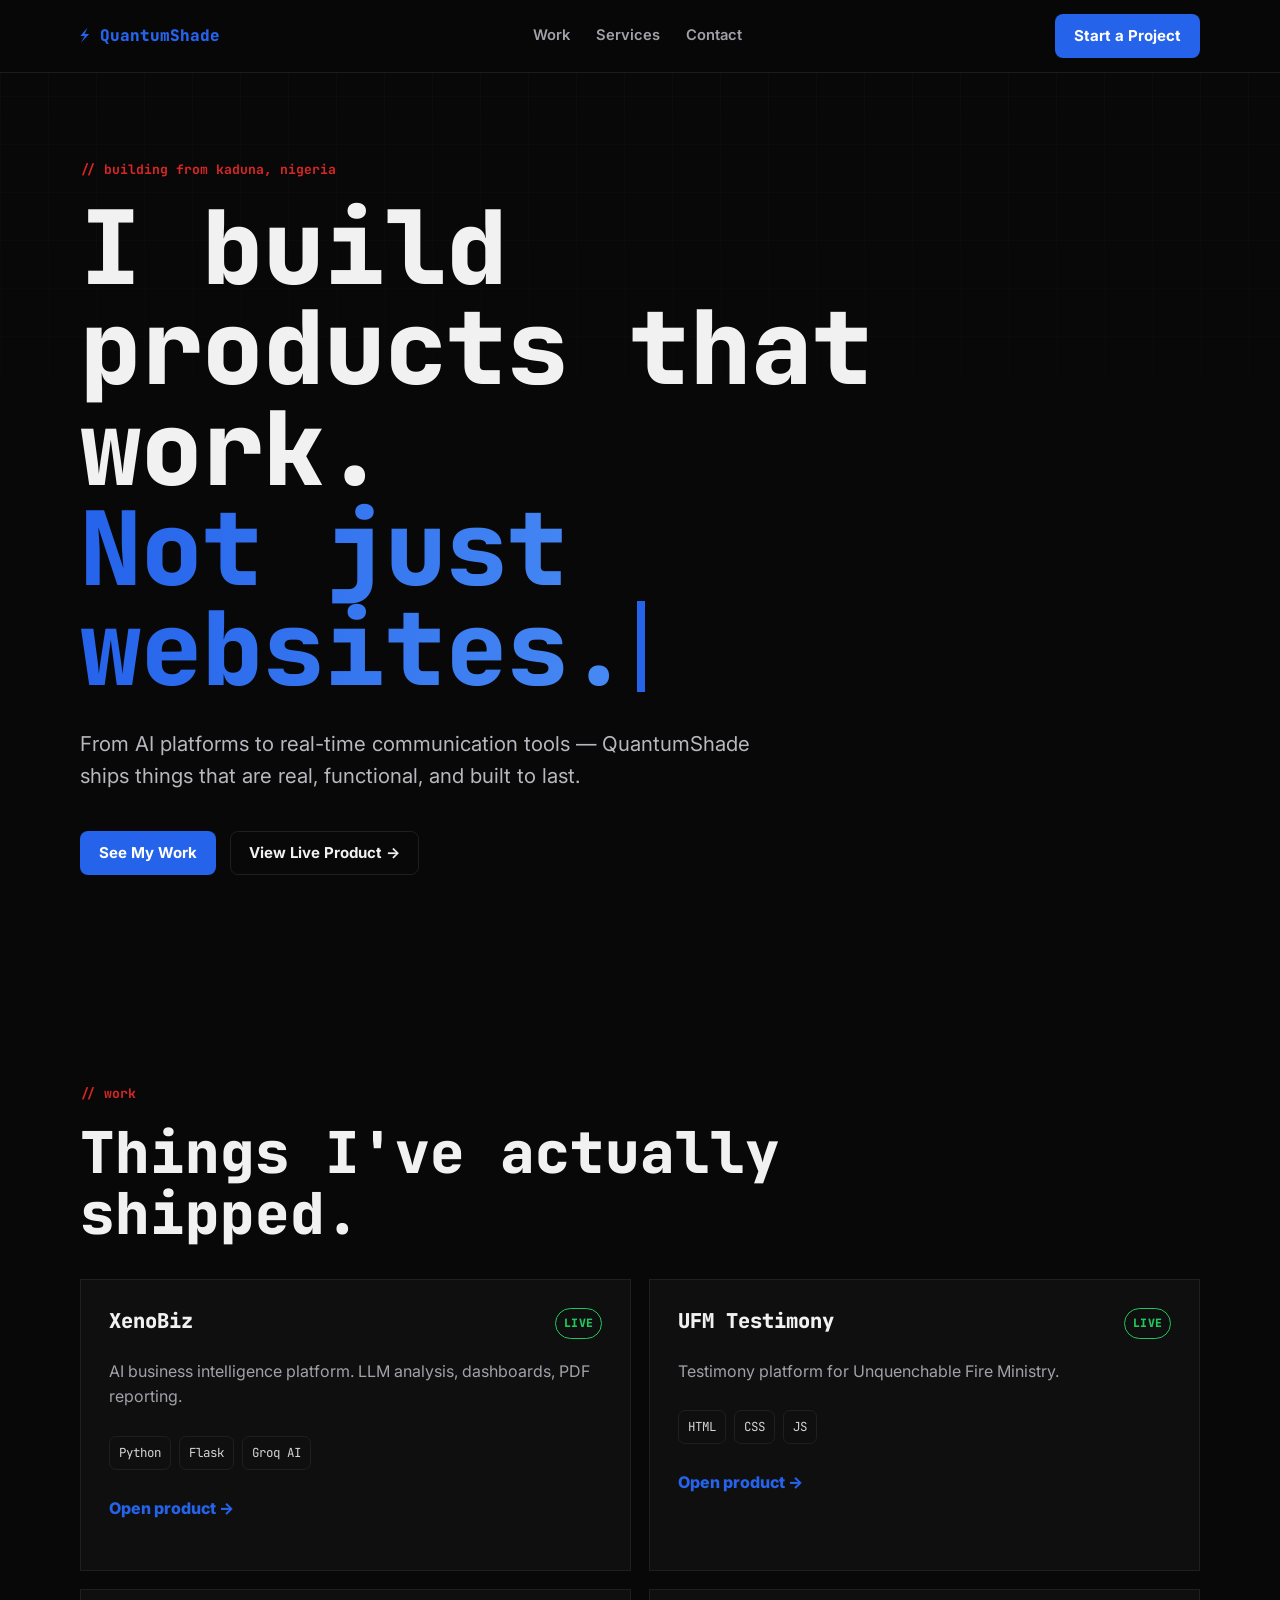
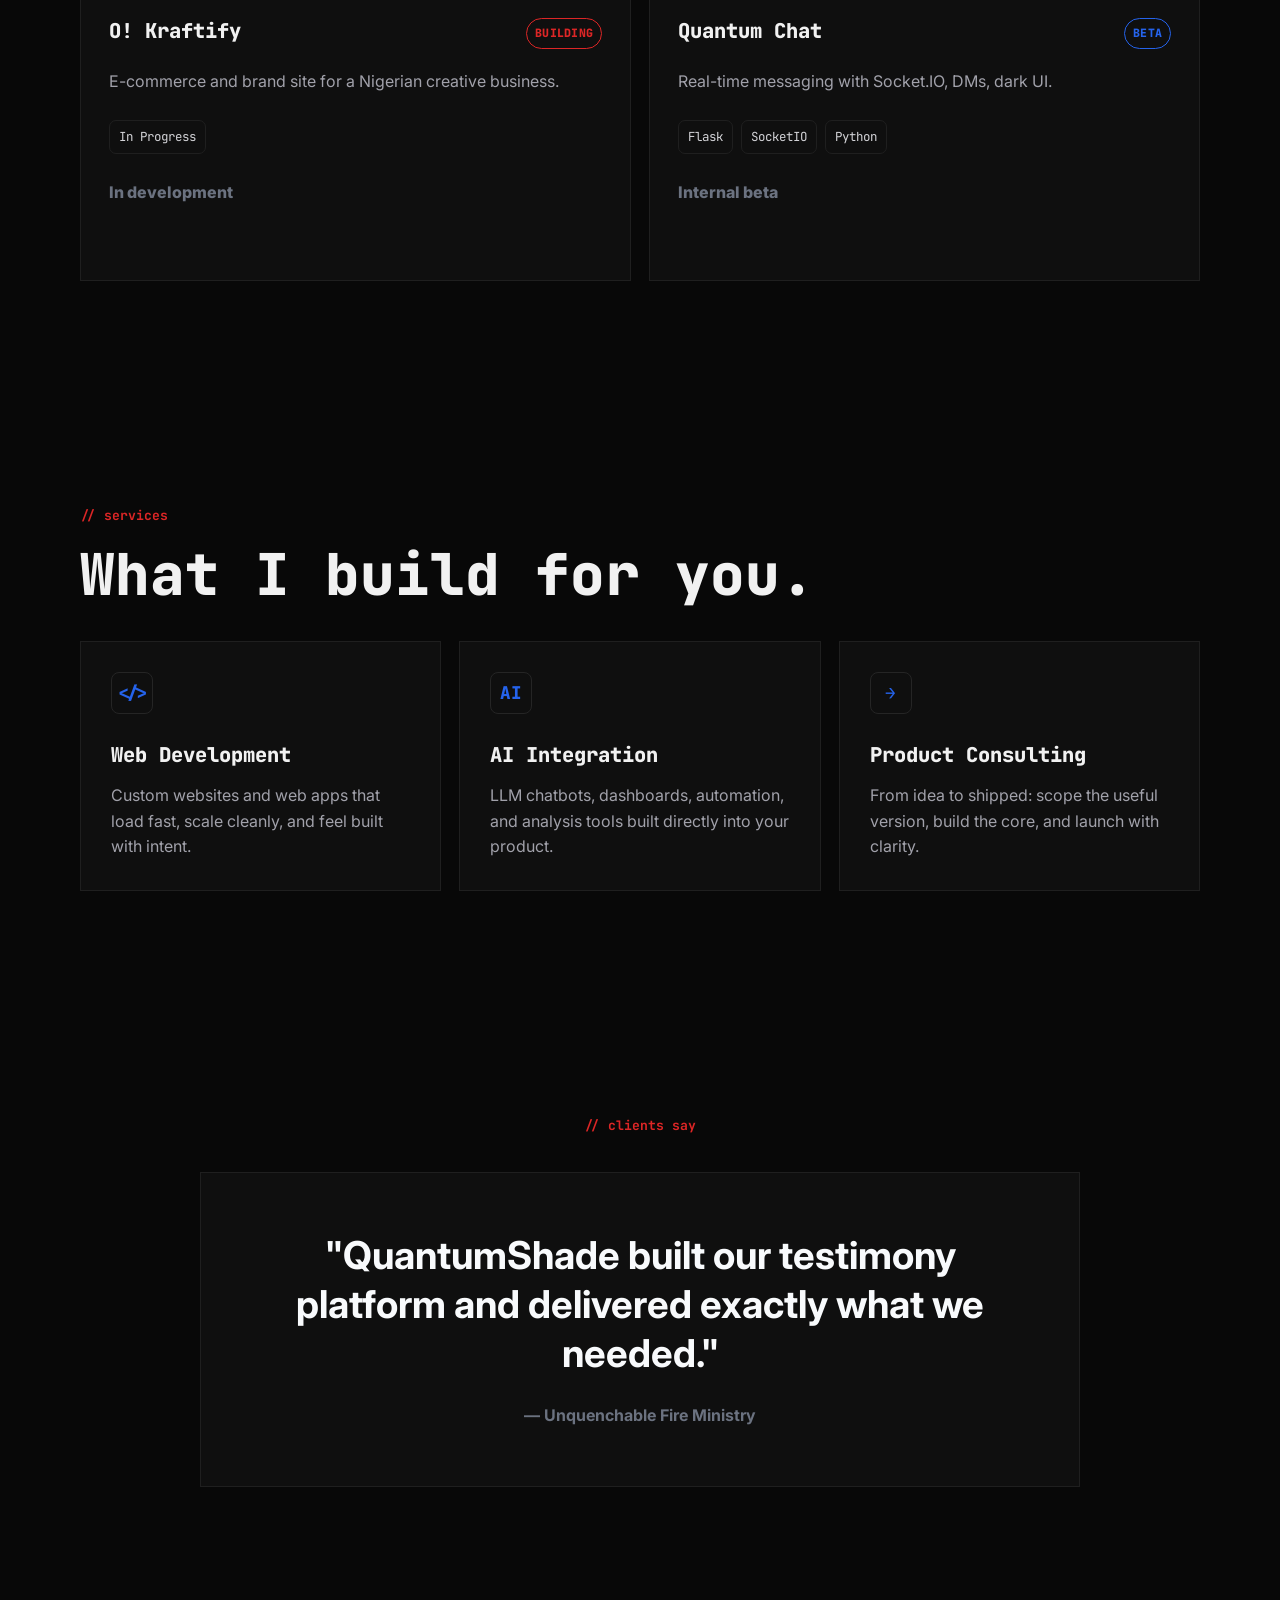
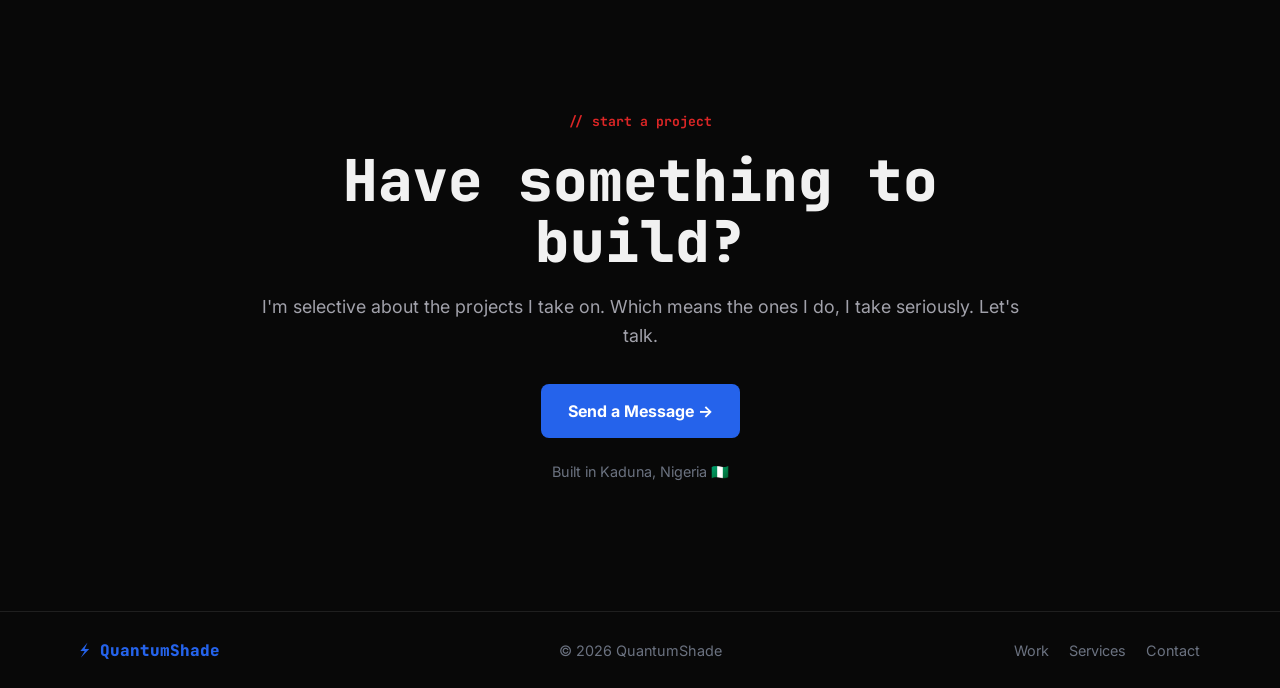
==== index.html @ cee9b5b8 "Rebuild QuantumShade homepage" ====
<!DOCTYPE html>
<html lang="en">
<head>
    <meta charset="UTF-8">
    <meta name="viewport" content="width=device-width, initial-scale=1.0">
    <meta name="description" content="QuantumShade builds real products, AI platforms, communication tools, and durable web apps from Kaduna, Nigeria.">
    <meta name="keywords" content="QuantumShade, developer, web development, AI integration, product consulting, Kaduna, Nigeria">
    <meta name="theme-color" content="#080808">
    <meta name="google-site-verification" content="u5girRZa1g3ptEFB87aU-nxAfSR0mLKkivsVaYAfoMQ">
    <title>QuantumShade | Products That Work</title>
    <link rel="icon" href="image/favicon.ico" sizes="any">
    <link rel="preconnect" href="https://fonts.googleapis.com">
    <link rel="preconnect" href="https://fonts.gstatic.com" crossorigin>
    <link href="https://fonts.googleapis.com/css2?family=Inter:wght@400;500;600;700;800&family=JetBrains+Mono:wght@400;500;700;800&display=swap" rel="stylesheet">
    <style>
        :root {
            --bg: #080808;
            --accent: #2563eb;
            --red: #dc2626;
            --text: #f1f1f1;
            --muted: #6b7280;
            --card: #0f0f0f;
            --border: #1f1f1f;
            --green: #22c55e;
            --container: 1120px;
            --mono: "JetBrains Mono", ui-monospace, SFMono-Regular, Menlo, Consolas, monospace;
            --sans: "Inter", system-ui, -apple-system, BlinkMacSystemFont, "Segoe UI", sans-serif;
        }

        * {
            box-sizing: border-box;
        }

        html {
            scroll-behavior: smooth;
        }

        body {
            margin: 0;
            min-height: 100vh;
            background: var(--bg);
            color: var(--text);
            font-family: var(--sans);
            line-height: 1.6;
            overflow-x: hidden;
        }

        body::before {
            position: fixed;
            inset: 0;
            z-index: -1;
            pointer-events: none;
            content: "";
            background-image:
                linear-gradient(rgba(255, 255, 255, 0.025) 1px, transparent 1px),
                linear-gradient(90deg, rgba(255, 255, 255, 0.025) 1px, transparent 1px);
            background-size: 48px 48px;
            mask-image: linear-gradient(to bottom, rgba(0, 0, 0, 0.9), transparent 78%);
        }

        a {
            color: inherit;
            text-decoration: none;
        }

        .nav {
            position: sticky;
            top: 0;
            z-index: 50;
            border-bottom: 1px solid rgba(31, 31, 31, 0.92);
            background: rgba(8, 8, 8, 0.82);
            backdrop-filter: blur(18px);
        }

        .nav-inner {
            width: min(100% - 32px, var(--container));
            height: 72px;
            margin: 0 auto;
            display: flex;
            align-items: center;
            justify-content: space-between;
            gap: 24px;
        }

        .logo {
            display: inline-flex;
            align-items: center;
            gap: 10px;
            color: var(--accent);
            font-family: var(--mono);
            font-size: 1rem;
            font-weight: 800;
            letter-spacing: 0;
            white-space: nowrap;
        }

        .nav-links {
            display: flex;
            align-items: center;
            gap: 26px;
            margin: 0;
            padding: 0;
            color: #a1a1aa;
            font-size: 0.92rem;
            font-weight: 600;
            list-style: none;
        }

        .nav-links a {
            transition: color 180ms ease;
        }

        .nav-links a:hover {
            color: var(--text);
        }

        .button,
        .nav-button {
            display: inline-flex;
            align-items: center;
            justify-content: center;
            min-height: 44px;
            padding: 0 18px;
            border: 1px solid rgba(37, 99, 235, 0.75);
            border-radius: 8px;
            background: var(--accent);
            color: #fff;
            font-family: var(--sans);
            font-size: 0.94rem;
            font-weight: 700;
            cursor: pointer;
            transition: transform 180ms ease, border-color 180ms ease, background 180ms ease;
        }

        .button:hover,
        .nav-button:hover {
            transform: translateY(-2px);
            background: #1d4ed8;
        }

        .button.ghost {
            border-color: var(--border);
            background: transparent;
            color: var(--text);
        }

        .button.ghost:hover {
            border-color: var(--accent);
            background: rgba(37, 99, 235, 0.08);
        }

        .section {
            width: min(100% - 32px, var(--container));
            margin: 0 auto;
            padding: 112px 0;
        }

        .hero {
            min-height: calc(100vh - 72px);
            display: grid;
            align-items: center;
            padding-top: 86px;
            padding-bottom: 96px;
        }

        .hero-inner {
            max-width: 940px;
        }

        .section-label {
            margin: 0 0 18px;
            color: var(--red);
            font-family: var(--mono);
            font-size: 0.82rem;
            font-weight: 700;
            letter-spacing: 0;
            text-transform: lowercase;
        }

        h1,
        h2,
        h3 {
            margin: 0;
            font-family: var(--mono);
            font-weight: 800;
            letter-spacing: 0;
        }

        h1 {
            font-size: clamp(3.1rem, 8vw, 6.9rem);
            line-height: 0.98;
        }

        h2 {
            font-size: clamp(2rem, 4.5vw, 4.1rem);
            line-height: 1.05;
        }

        h3 {
            font-size: 1.28rem;
            line-height: 1.25;
        }

        .headline-blue {
            min-height: 1.08em;
            color: var(--accent);
            background: linear-gradient(90deg, var(--accent), #60a5fa);
            background-clip: text;
            -webkit-background-clip: text;
            -webkit-text-fill-color: transparent;
        }

        .type-caret {
            display: inline-block;
            width: 0.08em;
            height: 0.88em;
            margin-left: 0.08em;
            background: var(--accent);
            vertical-align: -0.06em;
            animation: blink 900ms steps(1) infinite;
        }

        @keyframes blink {
            50% {
                opacity: 0;
            }
        }

        .hero-copy {
            max-width: 700px;
            margin: 28px 0 0;
            color: #b7b7bd;
            font-size: clamp(1.05rem, 2vw, 1.28rem);
        }

        .hero-actions {
            display: flex;
            flex-wrap: wrap;
            gap: 14px;
            margin-top: 38px;
        }

        .section-head {
            max-width: 780px;
            margin-bottom: 36px;
        }

        .work-grid {
            display: grid;
            grid-template-columns: repeat(2, minmax(0, 1fr));
            gap: 18px;
        }

        .card,
        .service-card,
        .quote-block {
            border: 1px solid var(--border);
            background: var(--card);
        }

        .project-card {
            position: relative;
            min-height: 292px;
            padding: 28px;
            border-left: 1px solid var(--border);
            overflow: hidden;
            transition: transform 180ms ease, border-color 180ms ease, border-left-color 180ms ease;
        }

        .project-card:hover {
            transform: translateY(-4px);
            border-color: #2a2a2a;
            border-left-color: var(--accent);
        }

        .project-top {
            display: flex;
            align-items: flex-start;
            justify-content: space-between;
            gap: 18px;
            margin-bottom: 20px;
        }

        .badge {
            flex: 0 0 auto;
            padding: 5px 8px;
            border: 1px solid currentColor;
            border-radius: 999px;
            font-family: var(--mono);
            font-size: 0.72rem;
            font-weight: 800;
            letter-spacing: 0.02em;
        }

        .badge.live {
            color: var(--green);
        }

        .badge.red {
            color: var(--red);
        }

        .badge.blue {
            color: var(--accent);
        }

        .project-card p {
            margin: 0;
            color: #a1a1aa;
            font-size: 1rem;
        }

        .tags {
            display: flex;
            flex-wrap: wrap;
            gap: 8px;
            margin: 26px 0;
            padding: 0;
            list-style: none;
        }

        .tags li {
            padding: 6px 9px;
            border: 1px solid var(--border);
            border-radius: 7px;
            color: #d4d4d8;
            font-family: var(--mono);
            font-size: 0.78rem;
        }

        .project-link {
            display: inline-flex;
            margin-top: auto;
            color: var(--accent);
            font-weight: 800;
        }

        .project-link.disabled {
            color: var(--muted);
            cursor: default;
        }

        .services-grid {
            display: grid;
            grid-template-columns: repeat(3, minmax(0, 1fr));
            gap: 18px;
        }

        .service-card {
            min-height: 248px;
            padding: 30px;
            transition: transform 180ms ease, border-color 180ms ease;
        }

        .service-card:hover {
            transform: translateY(-4px);
            border-color: #2f2f2f;
        }

        .service-symbol {
            width: 42px;
            height: 42px;
            display: grid;
            place-items: center;
            margin-bottom: 28px;
            border: 1px solid #252525;
            border-radius: 8px;
            color: var(--accent);
            font-family: var(--mono);
            font-size: 1.1rem;
            font-weight: 800;
        }

        .service-card p {
            margin: 16px 0 0;
            color: #a1a1aa;
        }

        .testimonial {
            text-align: center;
        }

        .testimonial .section-head {
            margin-right: auto;
            margin-left: auto;
        }

        .quote-block {
            max-width: 880px;
            margin: 0 auto;
            padding: clamp(34px, 6vw, 58px);
        }

        .quote-block blockquote {
            margin: 0;
            color: #f8fafc;
            font-size: clamp(1.45rem, 3vw, 2.5rem);
            font-weight: 700;
            line-height: 1.28;
        }

        .quote-block cite {
            display: block;
            margin-top: 24px;
            color: var(--muted);
            font-style: normal;
            font-weight: 700;
        }

        .contact {
            text-align: center;
            padding-bottom: 128px;
        }

        .contact-inner {
            max-width: 760px;
            margin: 0 auto;
        }

        .contact p:not(.section-label) {
            margin: 22px auto 0;
            color: #a1a1aa;
            font-size: 1.12rem;
        }

        .contact .button {
            min-height: 54px;
            margin-top: 34px;
            padding: 0 26px;
            font-size: 1rem;
        }

        .location {
            margin-top: 22px;
            color: var(--muted);
            font-size: 0.9rem;
        }

        .footer {
            border-top: 1px solid var(--border);
        }

        .footer-inner {
            width: min(100% - 32px, var(--container));
            min-height: 76px;
            margin: 0 auto;
            display: grid;
            grid-template-columns: 1fr auto 1fr;
            align-items: center;
            gap: 20px;
            color: var(--muted);
            font-size: 0.9rem;
        }

        .footer-links {
            display: flex;
            justify-content: flex-end;
            gap: 20px;
        }

        .footer-links a {
            transition: color 180ms ease;
        }

        .footer-links a:hover {
            color: var(--text);
        }

        .fade-up {
            opacity: 0;
            transform: translateY(22px);
            transition: opacity 620ms ease, transform 620ms ease;
            transition-delay: var(--delay, 0ms);
        }

        .fade-up.visible {
            opacity: 1;
            transform: translateY(0);
        }

        @media (prefers-reduced-motion: reduce) {
            html {
                scroll-behavior: auto;
            }

            *,
            *::before,
            *::after {
                animation-duration: 1ms !important;
                animation-iteration-count: 1 !important;
                transition-duration: 1ms !important;
            }

            .fade-up {
                opacity: 1;
                transform: none;
            }
        }

        @media (max-width: 860px) {
            .nav-inner {
                height: auto;
                min-height: 72px;
                flex-wrap: wrap;
                padding: 14px 0;
            }

            .nav-links {
                order: 3;
                width: 100%;
                justify-content: space-between;
                gap: 12px;
            }

            .work-grid,
            .services-grid {
                grid-template-columns: 1fr;
            }

            .footer-inner {
                grid-template-columns: 1fr;
                justify-items: start;
                padding: 24px 0;
            }

            .footer-links {
                justify-content: flex-start;
            }
        }

        @media (max-width: 560px) {
            .section {
                width: min(100% - 24px, var(--container));
                padding: 84px 0;
            }

            .hero {
                min-height: auto;
                padding-top: 74px;
                padding-bottom: 84px;
            }

            .nav-button {
                min-height: 40px;
                padding: 0 12px;
                font-size: 0.86rem;
            }

            .logo {
                font-size: 0.92rem;
            }

            h1 {
                font-size: clamp(2.65rem, 14vw, 4rem);
            }

            .hero-actions {
                display: grid;
            }

            .button {
                width: 100%;
            }

            .project-card,
            .service-card {
                padding: 24px;
            }

            .project-top {
                display: block;
            }

            .badge {
                display: inline-flex;
                margin-top: 14px;
            }

            .footer-links {
                flex-wrap: wrap;
            }
        }
    </style>
</head>
<body>
    <header class="nav">
        <div class="nav-inner">
            <a class="logo" href="#home" aria-label="QuantumShade home">⚡ QuantumShade</a>
            <nav aria-label="Primary navigation">
                <ul class="nav-links">
                    <li><a href="#work">Work</a></li>
                    <li><a href="#services">Services</a></li>
                    <li><a href="#contact">Contact</a></li>
                </ul>
            </nav>
            <a class="nav-button" href="#contact">Start a Project</a>
        </div>
    </header>

    <main id="home">
        <section class="section hero">
            <div class="hero-inner fade-up">
                <p class="section-label">// building from kaduna, nigeria</p>
                <h1>I build products that work.</h1>
                <h1 class="headline-blue"><span id="typed-headline"></span><span class="type-caret" aria-hidden="true"></span></h1>
                <p class="hero-copy">From AI platforms to real-time communication tools — QuantumShade ships things that are real, functional, and built to last.</p>
                <div class="hero-actions">
                    <a class="button" href="#work">See My Work</a>
                    <a class="button ghost" href="https://xenobiz-1.onrender.com" target="_blank" rel="noopener">View Live Product →</a>
                </div>
            </div>
        </section>

        <section class="section" id="work">
            <div class="section-head fade-up">
                <p class="section-label">// work</p>
                <h2>Things I've actually shipped.</h2>
            </div>

            <div class="work-grid">
                <article class="card project-card fade-up" style="--delay: 0ms;">
                    <div class="project-top">
                        <h3>XenoBiz</h3>
                        <span class="badge live">LIVE</span>
                    </div>
                    <p>AI business intelligence platform. LLM analysis, dashboards, PDF reporting.</p>
                    <ul class="tags" aria-label="Technologies used">
                        <li>Python</li>
                        <li>Flask</li>
                        <li>Groq AI</li>
                    </ul>
                    <a class="project-link" href="https://xenobiz-1.onrender.com" target="_blank" rel="noopener">Open product →</a>
                </article>

                <article class="card project-card fade-up" style="--delay: 90ms;">
                    <div class="project-top">
                        <h3>UFM Testimony</h3>
                        <span class="badge live">LIVE</span>
                    </div>
                    <p>Testimony platform for Unquenchable Fire Ministry.</p>
                    <ul class="tags" aria-label="Technologies used">
                        <li>HTML</li>
                        <li>CSS</li>
                        <li>JS</li>
                    </ul>
                    <a class="project-link" href="https://ufmtestimony.netlify.app" target="_blank" rel="noopener">Open product →</a>
                </article>

                <article class="card project-card fade-up" style="--delay: 180ms;">
                    <div class="project-top">
                        <h3>O! Kraftify</h3>
                        <span class="badge red">BUILDING</span>
                    </div>
                    <p>E-commerce and brand site for a Nigerian creative business.</p>
                    <ul class="tags" aria-label="Technologies used">
                        <li>In Progress</li>
                    </ul>
                    <span class="project-link disabled">In development</span>
                </article>

                <article class="card project-card fade-up" style="--delay: 270ms;">
                    <div class="project-top">
                        <h3>Quantum Chat</h3>
                        <span class="badge blue">BETA</span>
                    </div>
                    <p>Real-time messaging with Socket.IO, DMs, dark UI.</p>
                    <ul class="tags" aria-label="Technologies used">
                        <li>Flask</li>
                        <li>SocketIO</li>
                        <li>Python</li>
                    </ul>
                    <span class="project-link disabled">Internal beta</span>
                </article>
            </div>
        </section>

        <section class="section" id="services">
            <div class="section-head fade-up">
                <p class="section-label">// services</p>
                <h2>What I build for you.</h2>
            </div>

            <div class="services-grid">
                <article class="service-card fade-up" style="--delay: 0ms;">
                    <div class="service-symbol">&lt;/&gt;</div>
                    <h3>Web Development</h3>
                    <p>Custom websites and web apps that load fast, scale cleanly, and feel built with intent.</p>
                </article>

                <article class="service-card fade-up" style="--delay: 90ms;">
                    <div class="service-symbol">AI</div>
                    <h3>AI Integration</h3>
                    <p>LLM chatbots, dashboards, automation, and analysis tools built directly into your product.</p>
                </article>

                <article class="service-card fade-up" style="--delay: 180ms;">
                    <div class="service-symbol">→</div>
                    <h3>Product Consulting</h3>
                    <p>From idea to shipped: scope the useful version, build the core, and launch with clarity.</p>
                </article>
            </div>
        </section>

        <section class="section testimonial">
            <div class="section-head fade-up">
                <p class="section-label">// clients say</p>
            </div>

            <div class="quote-block fade-up">
                <blockquote>"QuantumShade built our testimony platform and delivered exactly what we needed."</blockquote>
                <cite>— Unquenchable Fire Ministry</cite>
            </div>
        </section>

        <section class="section contact" id="contact">
            <div class="contact-inner fade-up">
                <p class="section-label">// start a project</p>
                <h2>Have something to build?</h2>
                <p>I'm selective about the projects I take on. Which means the ones I do, I take seriously. Let's talk.</p>
                <a class="button" href="mailto:oliveisfruitful@gmail.com">Send a Message →</a>
                <div class="location">Built in Kaduna, Nigeria 🇳🇬</div>
            </div>
        </section>
    </main>

    <footer class="footer">
        <div class="footer-inner">
            <a class="logo" href="#home">⚡ QuantumShade</a>
            <span>© 2026 QuantumShade</span>
            <div class="footer-links">
                <a href="#work">Work</a>
                <a href="#services">Services</a>
                <a href="#contact">Contact</a>
            </div>
        </div>
    </footer>

    <script>
        const typedHeadline = document.getElementById("typed-headline");
        const headlineText = "Not just websites.";
        let typeIndex = 0;

        function typeHeadline() {
            typedHeadline.textContent = headlineText.slice(0, typeIndex);
            typeIndex += 1;

            if (typeIndex <= headlineText.length) {
                window.setTimeout(typeHeadline, 72);
            }
        }

        const animatedItems = document.querySelectorAll(".fade-up");
        const revealObserver = new IntersectionObserver((entries) => {
            entries.forEach((entry) => {
                if (entry.isIntersecting) {
                    entry.target.classList.add("visible");
                    revealObserver.unobserve(entry.target);
                }
            });
        }, {
            threshold: 0.18,
            rootMargin: "0px 0px -64px 0px"
        });

        animatedItems.forEach((item) => revealObserver.observe(item));
        window.addEventListener("load", () => window.setTimeout(typeHeadline, 260));
    </script>
</body>
</html>
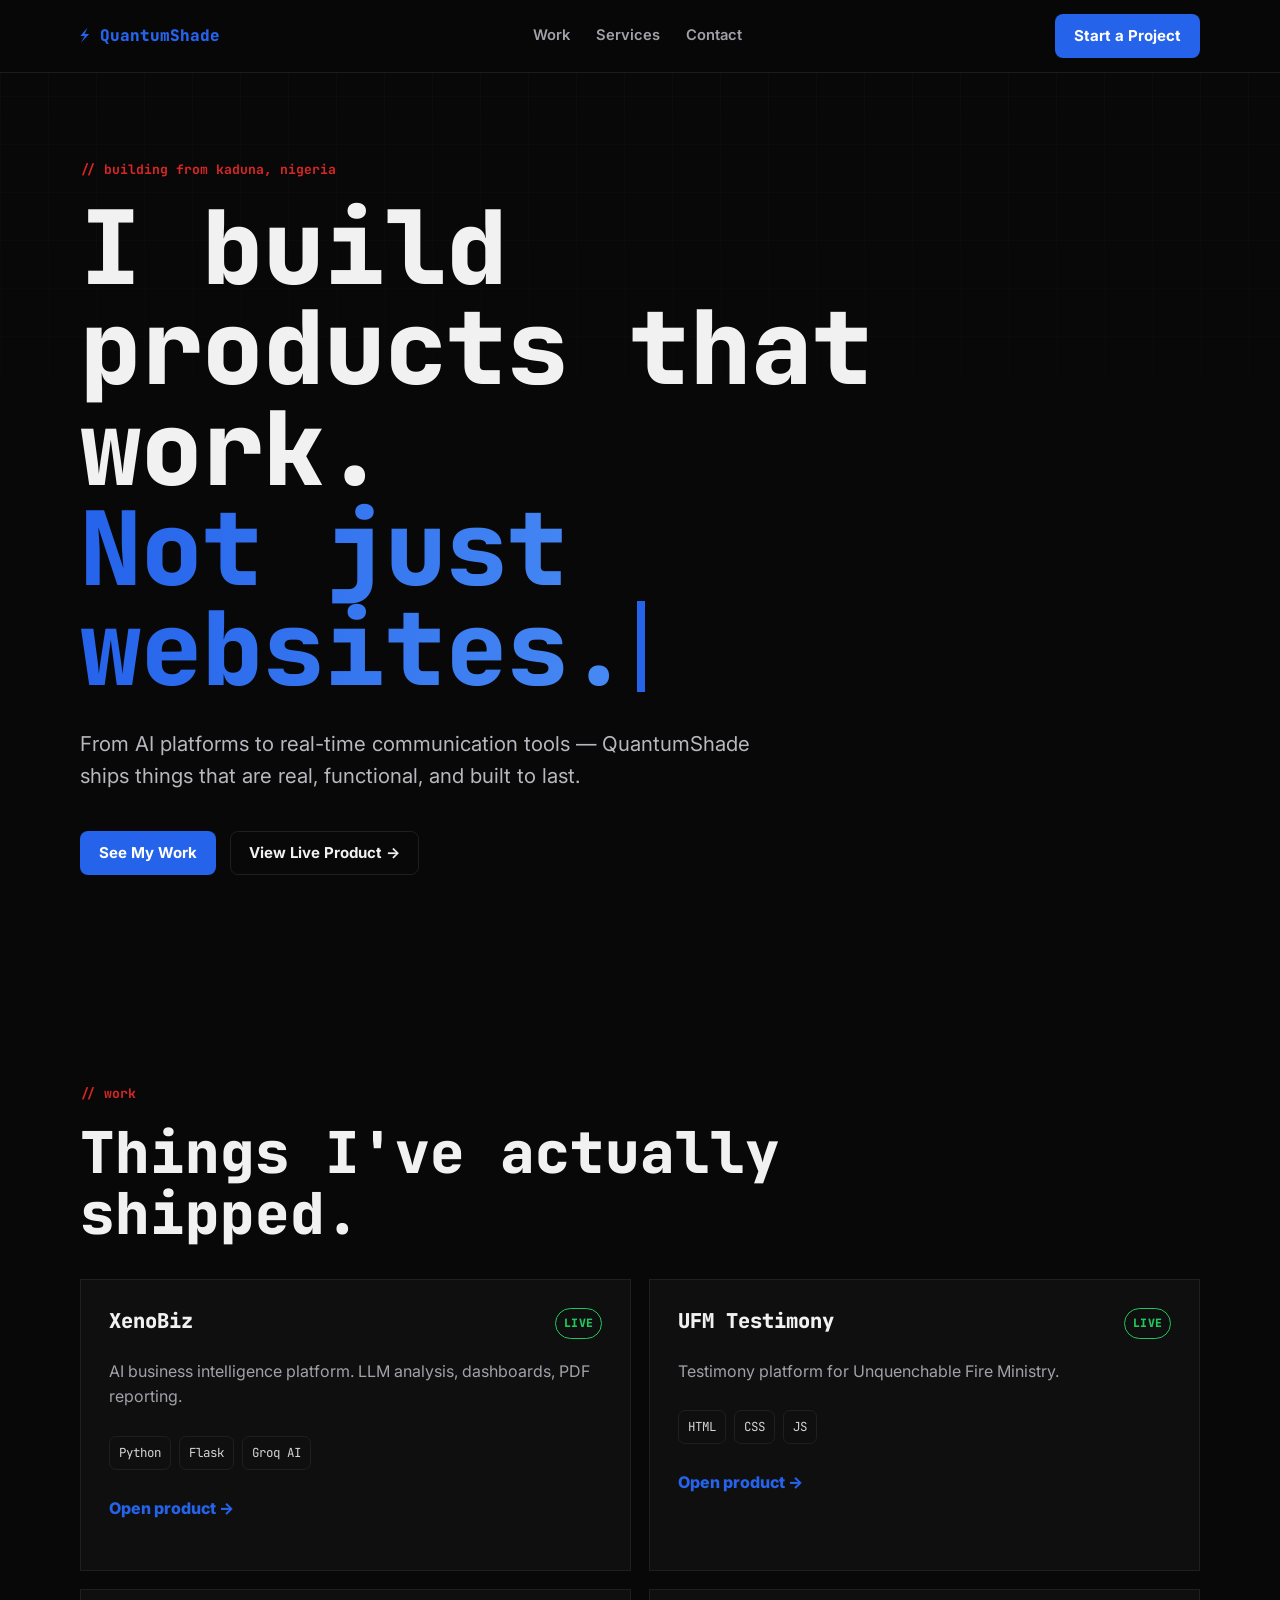
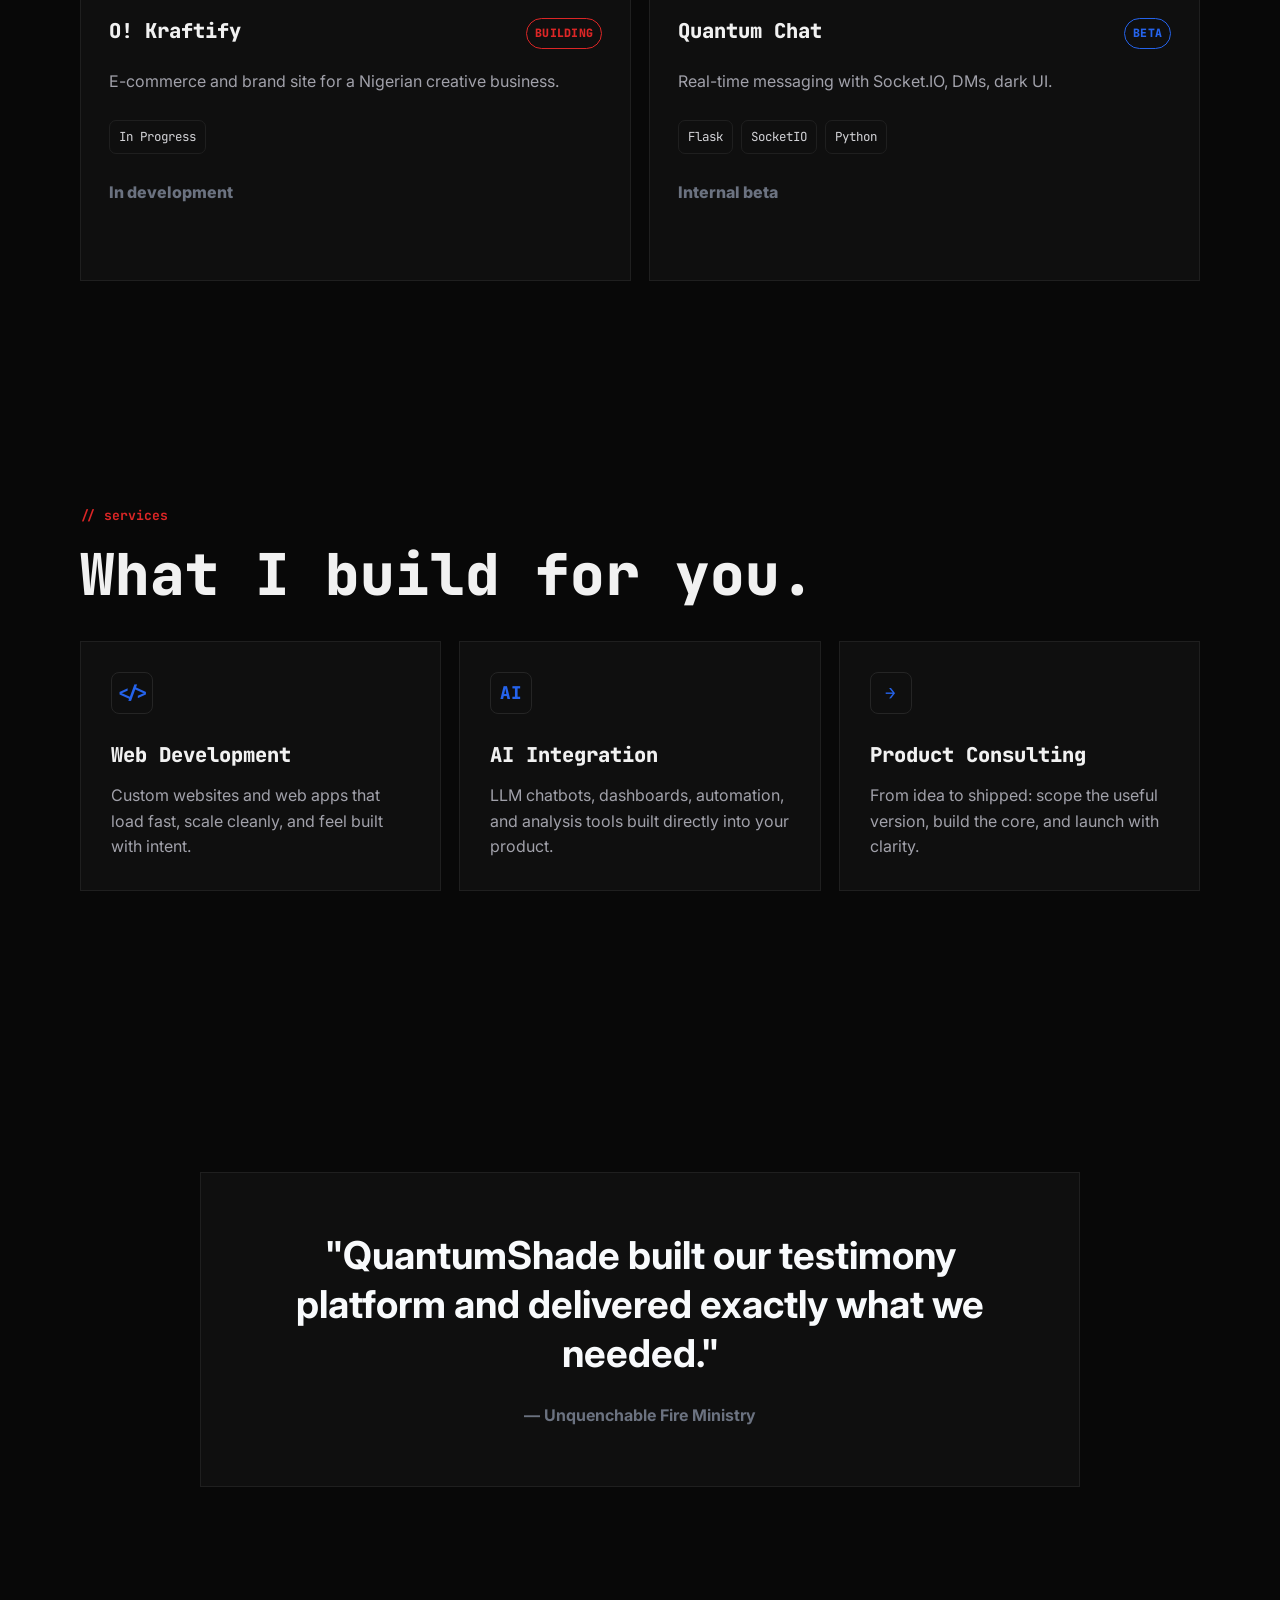
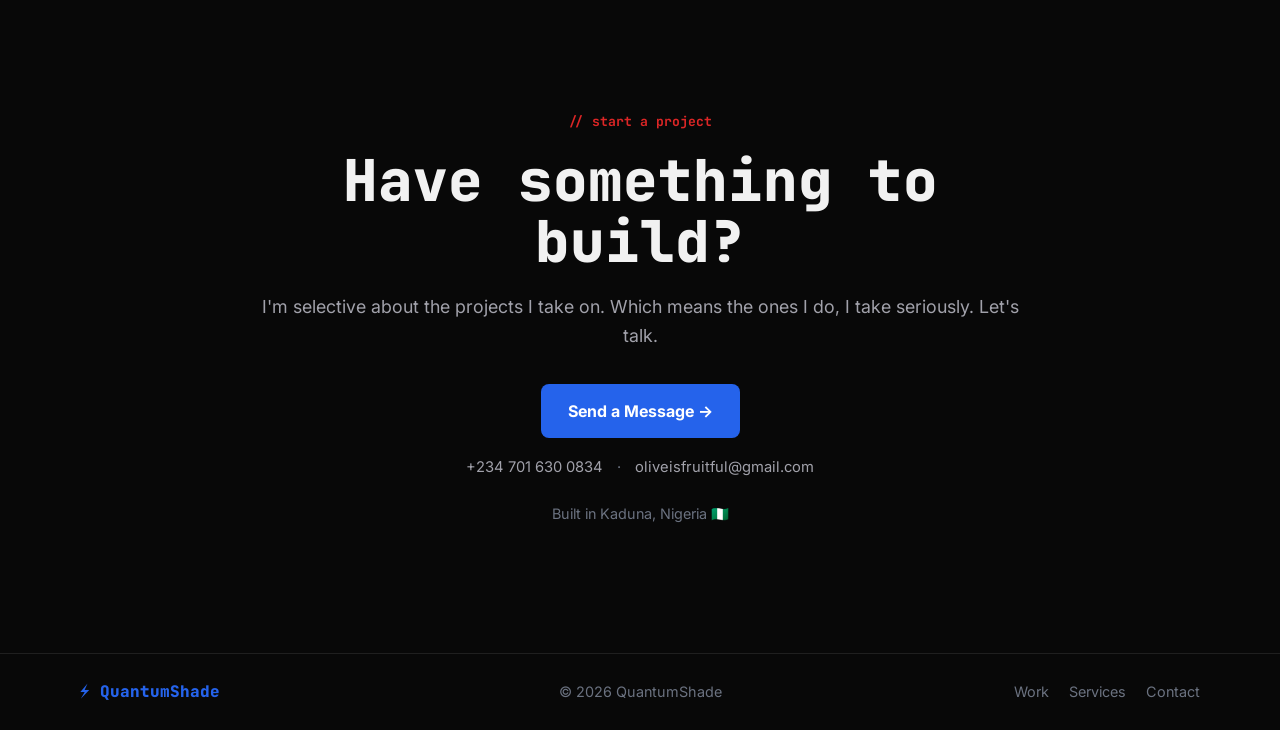
==== commit 6799a4ca: "Add WhatsApp contact to homepage" ====
--- a/index.html
+++ b/index.html
@@ -430,6 +430,25 @@
             font-size: 1rem;
         }
 
+        .contact-links {
+            display: flex;
+            flex-wrap: wrap;
+            justify-content: center;
+            gap: 14px;
+            margin-top: 18px;
+            color: var(--muted);
+            font-size: 0.92rem;
+        }
+
+        .contact-links a {
+            color: #a1a1aa;
+            transition: color 180ms ease;
+        }
+
+        .contact-links a:hover {
+            color: var(--text);
+        }
+
         .location {
             margin-top: 22px;
             color: var(--muted);
@@ -717,7 +736,12 @@
                 <p class="section-label">// start a project</p>
                 <h2>Have something to build?</h2>
                 <p>I'm selective about the projects I take on. Which means the ones I do, I take seriously. Let's talk.</p>
-                <a class="button" href="mailto:oliveisfruitful@gmail.com">Send a Message →</a>
+                <a class="button" href="https://wa.me/2347016300834" target="_blank" rel="noopener">Send a Message →</a>
+                <div class="contact-links">
+                    <a href="tel:+2347016300834">+234 701 630 0834</a>
+                    <span>·</span>
+                    <a href="mailto:oliveisfruitful@gmail.com">oliveisfruitful@gmail.com</a>
+                </div>
                 <div class="location">Built in Kaduna, Nigeria 🇳🇬</div>
             </div>
         </section>
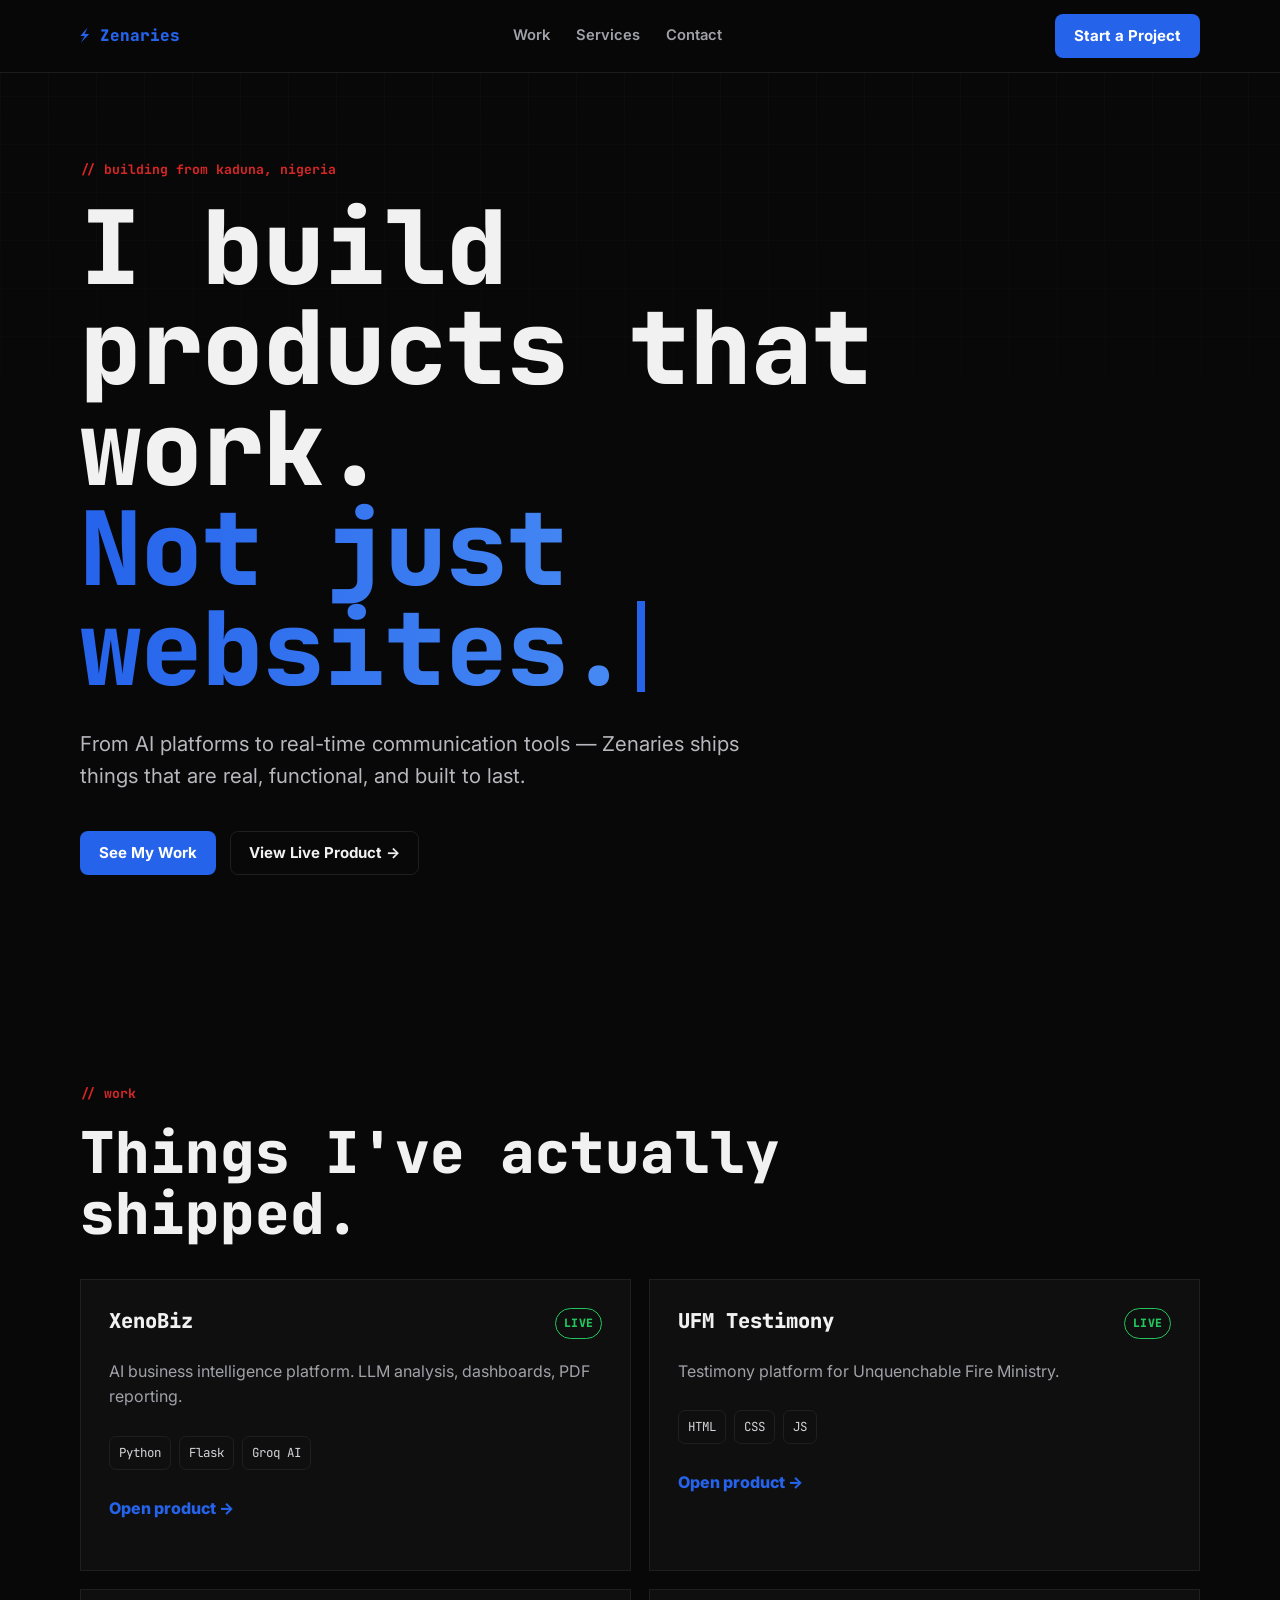
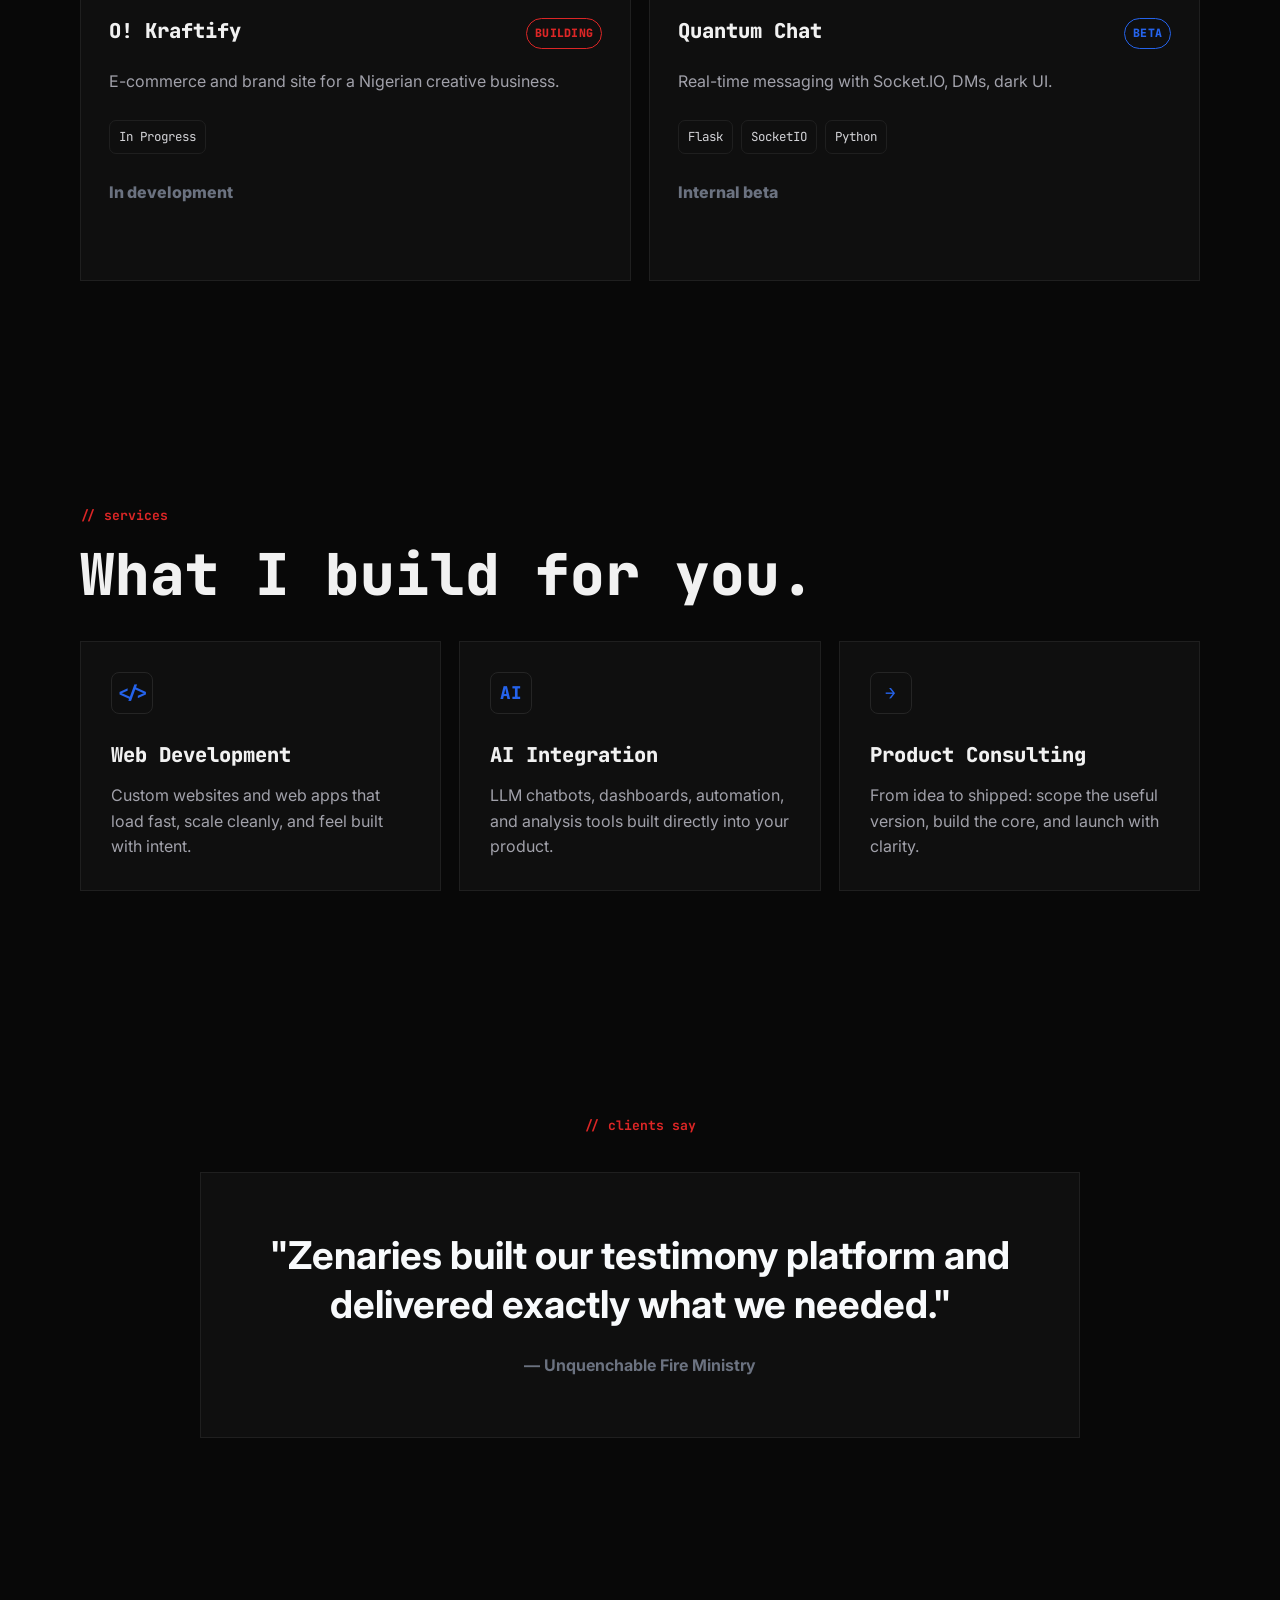
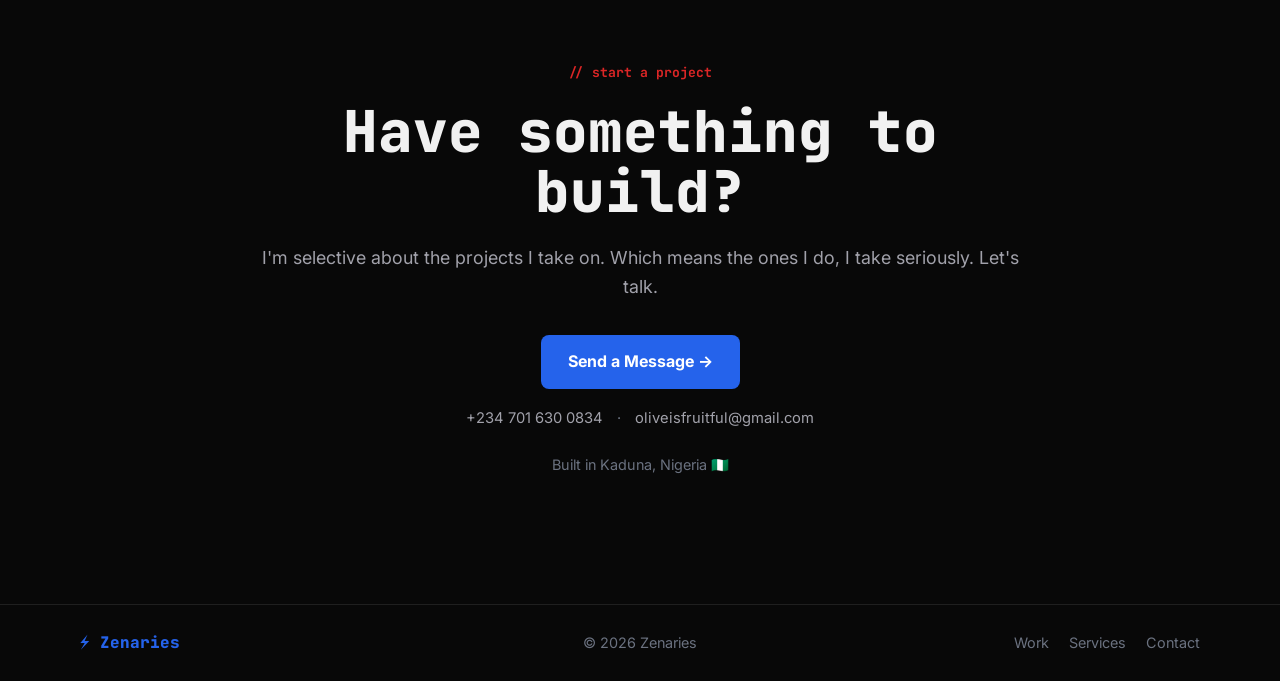
==== commit 3d330852: "Update index.html" ====
--- a/index.html
+++ b/index.html
@@ -3,11 +3,11 @@
 <head>
     <meta charset="UTF-8">
     <meta name="viewport" content="width=device-width, initial-scale=1.0">
-    <meta name="description" content="QuantumShade builds real products, AI platforms, communication tools, and durable web apps from Kaduna, Nigeria.">
-    <meta name="keywords" content="QuantumShade, developer, web development, AI integration, product consulting, Kaduna, Nigeria">
+    <meta name="description" content="Zenaries builds real products, AI platforms, communication tools, and durable web apps from Kaduna, Nigeria.">
+    <meta name="keywords" content="Zenaries, developer, web development, AI integration, product consulting, Kaduna, Nigeria">
     <meta name="theme-color" content="#080808">
     <meta name="google-site-verification" content="u5girRZa1g3ptEFB87aU-nxAfSR0mLKkivsVaYAfoMQ">
-    <title>QuantumShade | Products That Work</title>
+    <title>Zenaries | Products That Work</title>
     <link rel="icon" href="image/favicon.ico" sizes="any">
     <link rel="preconnect" href="https://fonts.googleapis.com">
     <link rel="preconnect" href="https://fonts.gstatic.com" crossorigin>
@@ -604,7 +604,7 @@
 <body>
     <header class="nav">
         <div class="nav-inner">
-            <a class="logo" href="#home" aria-label="QuantumShade home">⚡ QuantumShade</a>
+            <a class="logo" href="#home" aria-label="Zenaries home">⚡ Zenaries</a>
             <nav aria-label="Primary navigation">
                 <ul class="nav-links">
                     <li><a href="#work">Work</a></li>
@@ -622,7 +622,7 @@
                 <p class="section-label">// building from kaduna, nigeria</p>
                 <h1>I build products that work.</h1>
                 <h1 class="headline-blue"><span id="typed-headline"></span><span class="type-caret" aria-hidden="true"></span></h1>
-                <p class="hero-copy">From AI platforms to real-time communication tools — QuantumShade ships things that are real, functional, and built to last.</p>
+                <p class="hero-copy">From AI platforms to real-time communication tools — Zenaries ships things that are real, functional, and built to last.</p>
                 <div class="hero-actions">
                     <a class="button" href="#work">See My Work</a>
                     <a class="button ghost" href="https://xenobiz-1.onrender.com" target="_blank" rel="noopener">View Live Product →</a>
@@ -726,7 +726,7 @@
             </div>
 
             <div class="quote-block fade-up">
-                <blockquote>"QuantumShade built our testimony platform and delivered exactly what we needed."</blockquote>
+                <blockquote>"Zenaries built our testimony platform and delivered exactly what we needed."</blockquote>
                 <cite>— Unquenchable Fire Ministry</cite>
             </div>
         </section>
@@ -749,8 +749,8 @@
 
     <footer class="footer">
         <div class="footer-inner">
-            <a class="logo" href="#home">⚡ QuantumShade</a>
-            <span>© 2026 QuantumShade</span>
+            <a class="logo" href="#home">⚡ Zenaries</a>
+            <span>© 2026 Zenaries</span>
             <div class="footer-links">
                 <a href="#work">Work</a>
                 <a href="#services">Services</a>
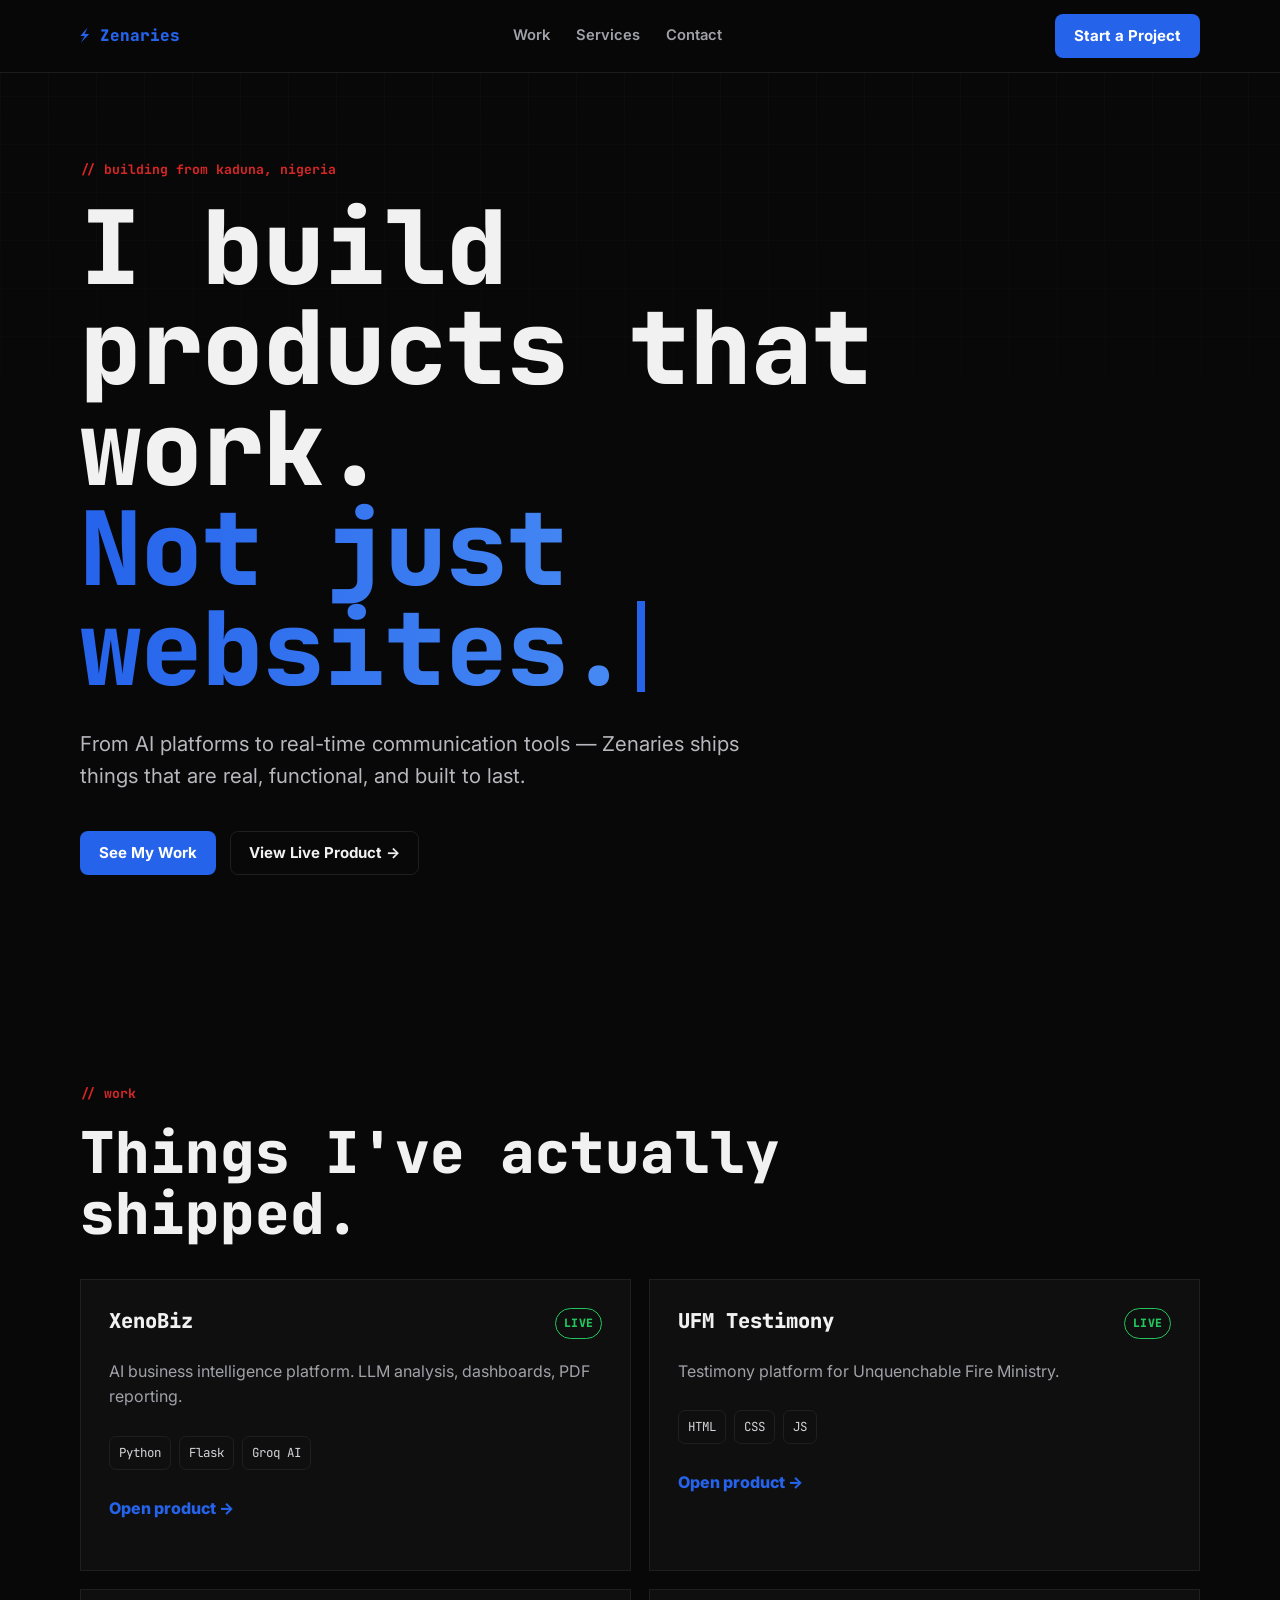
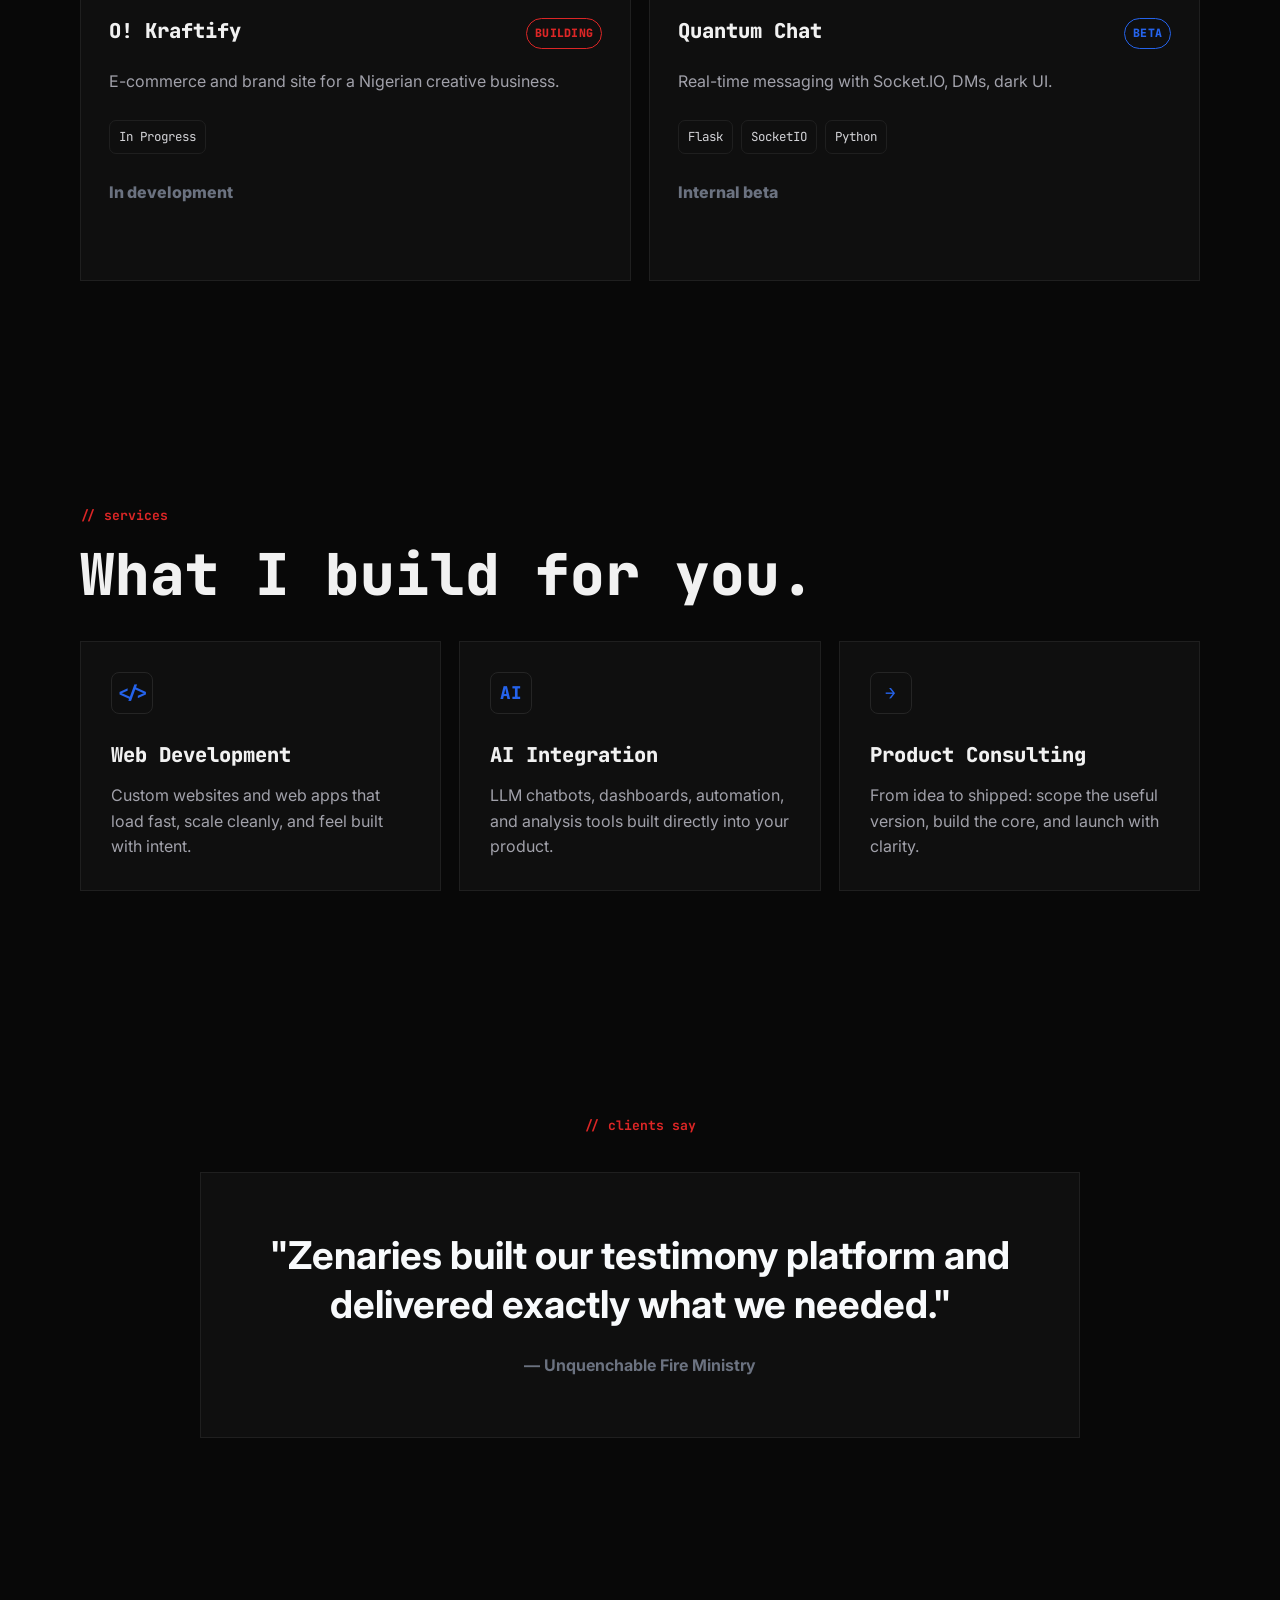
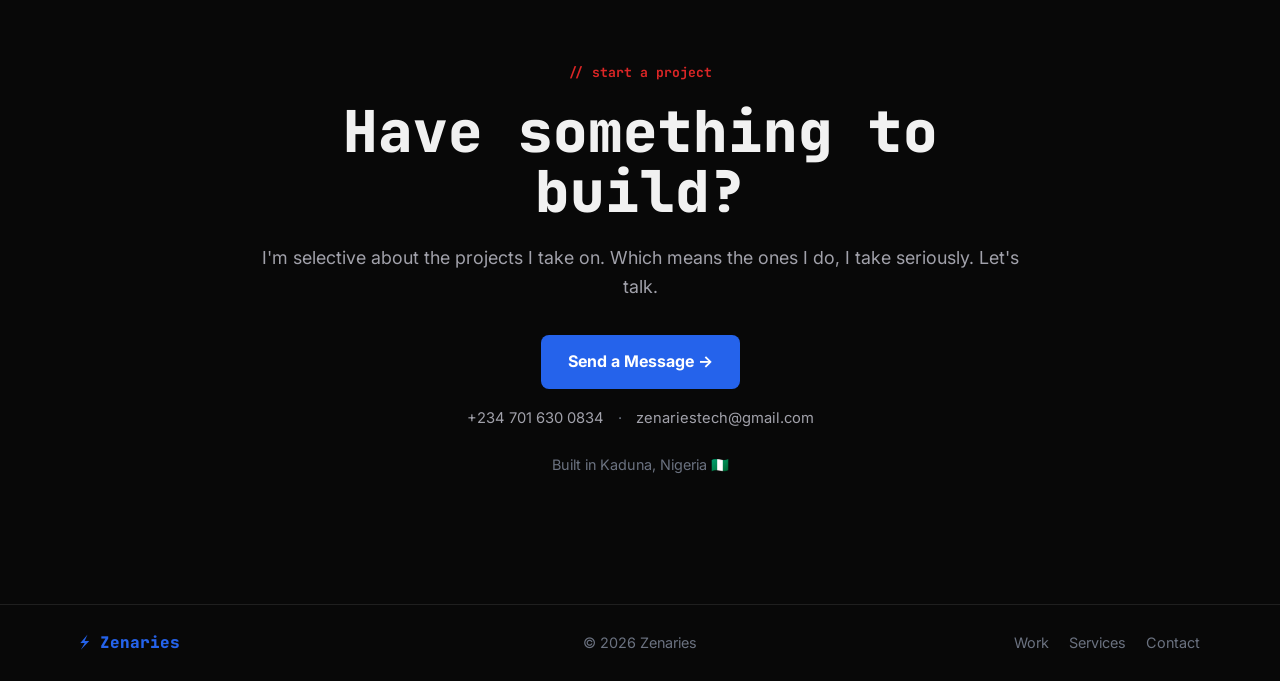
==== commit 994c49a8: "Update index.html" ====
--- a/index.html
+++ b/index.html
@@ -740,7 +740,7 @@
                 <div class="contact-links">
                     <a href="tel:+2347016300834">+234 701 630 0834</a>
                     <span>·</span>
-                    <a href="mailto:oliveisfruitful@gmail.com">oliveisfruitful@gmail.com</a>
+                    <a href="mailto:zenariestech@gmail.com">zenariestech@gmail.com</a>
                 </div>
                 <div class="location">Built in Kaduna, Nigeria 🇳🇬</div>
             </div>
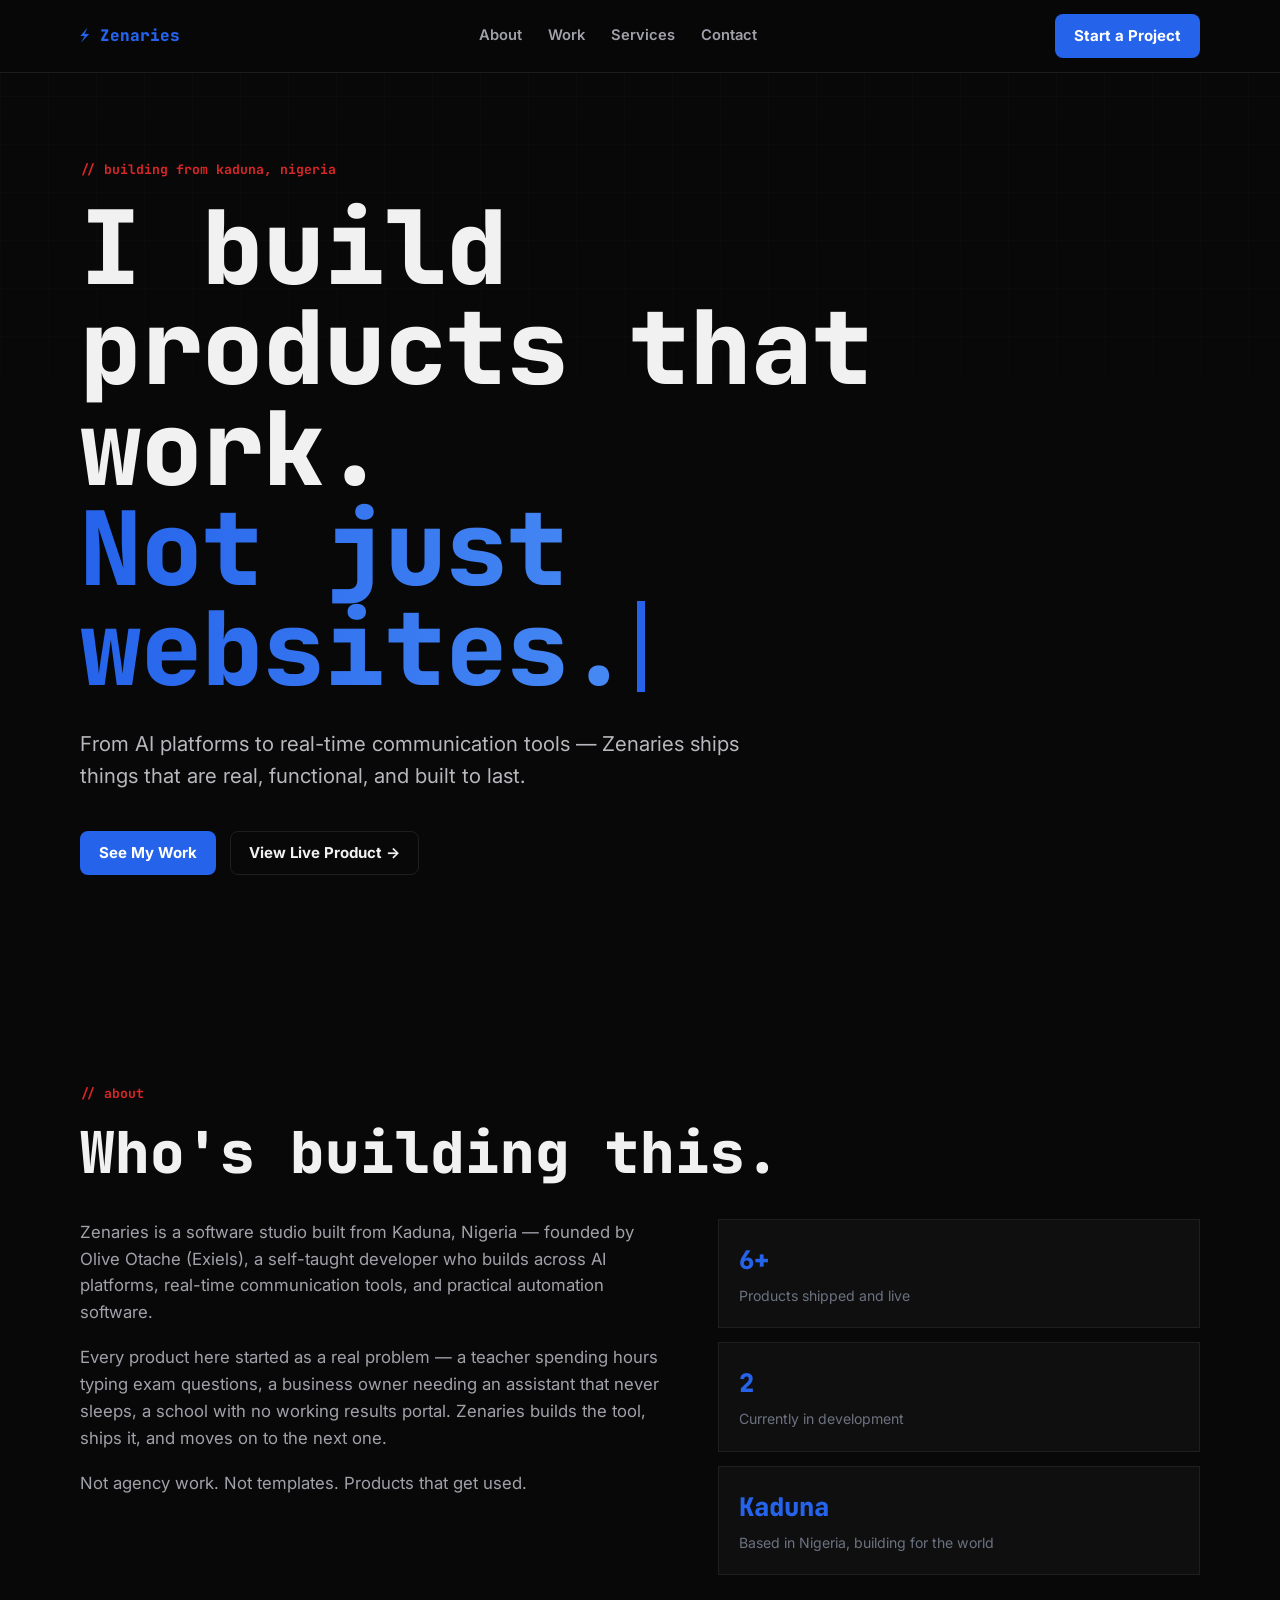
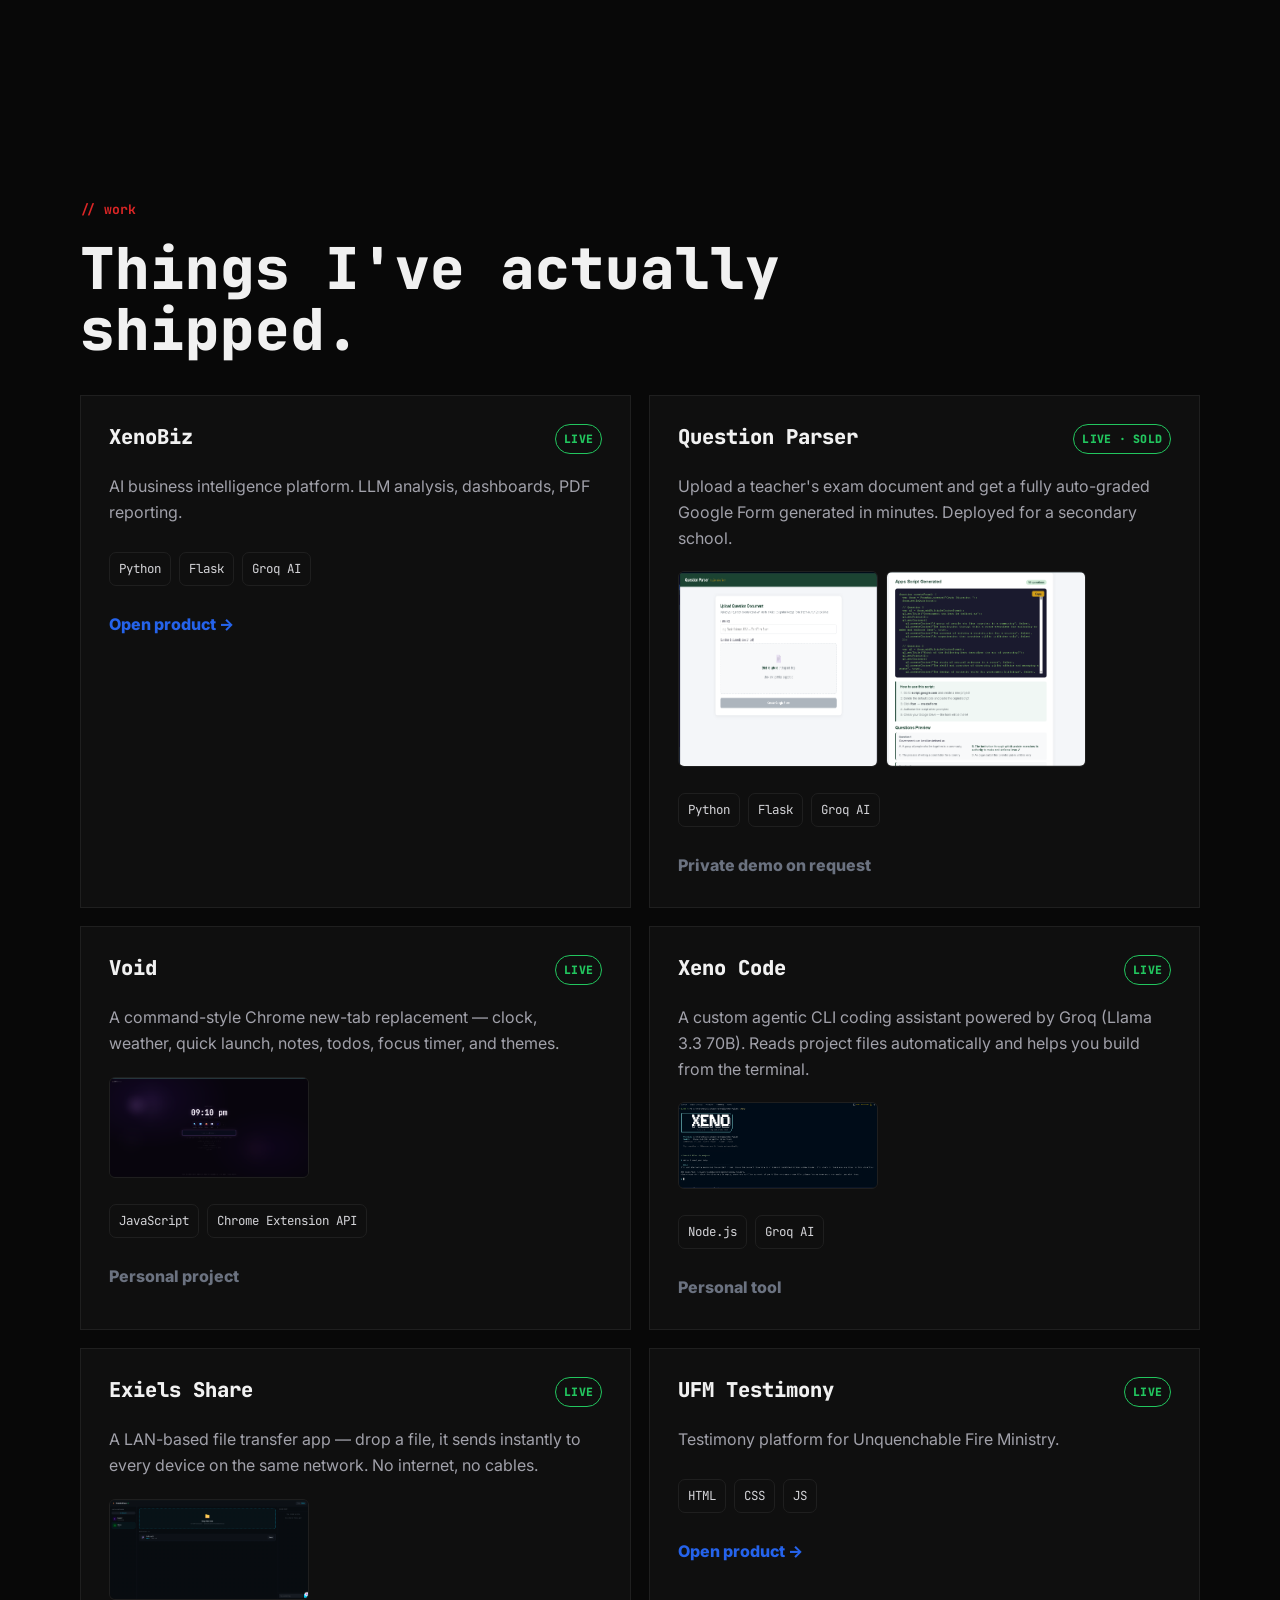
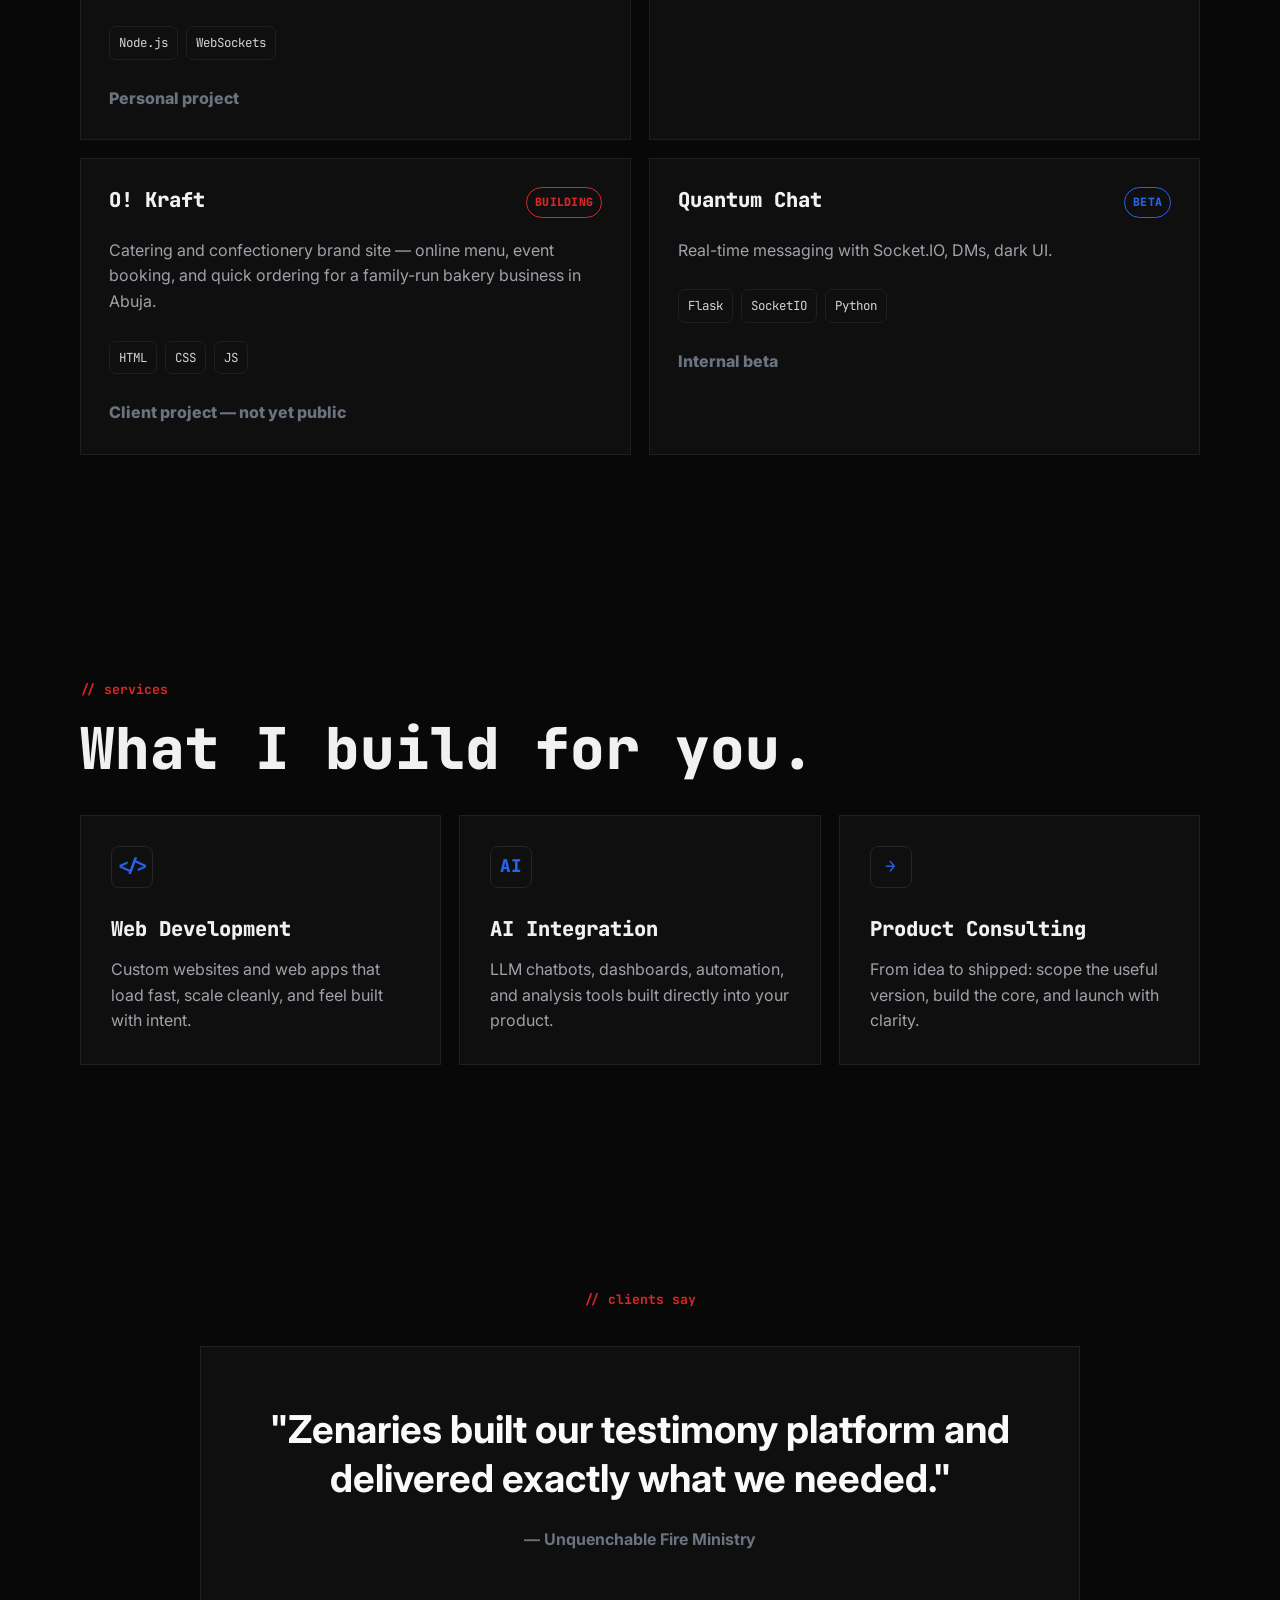
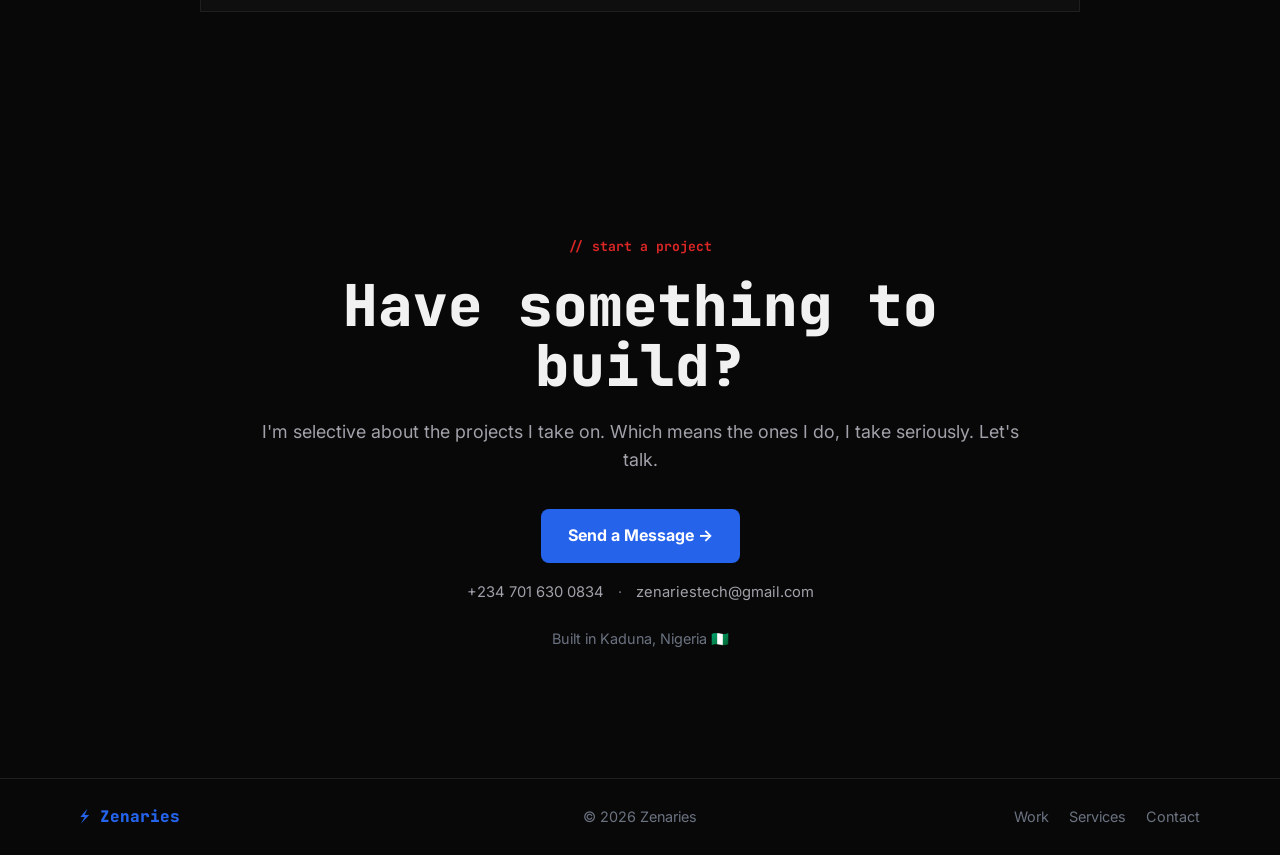
==== commit 95f2a626: "Update Zenaries site: fix branding, add real projects, new About section" ====
--- a/index.html
+++ b/index.html
@@ -340,6 +340,74 @@
             cursor: default;
         }
 
+        .project-screens {
+            display: flex;
+            flex-wrap: wrap;
+            gap: 8px;
+            margin: 20px 0;
+        }
+
+        .project-screens img {
+            width: 100%;
+            max-width: 200px;
+            border-radius: 6px;
+            border: 1px solid var(--border);
+            transition: transform 180ms ease, border-color 180ms ease;
+        }
+
+        .project-screens img:hover {
+            transform: scale(1.03);
+            border-color: var(--accent);
+        }
+
+        .about-grid {
+            display: grid;
+            grid-template-columns: 1.1fr 0.9fr;
+            gap: 48px;
+            align-items: start;
+        }
+
+        .about-copy p {
+            margin: 0 0 18px;
+            color: #a1a1aa;
+            font-size: 1.05rem;
+        }
+
+        .about-copy p:last-child {
+            margin-bottom: 0;
+        }
+
+        .about-facts {
+            display: grid;
+            gap: 14px;
+        }
+
+        .about-fact {
+            padding: 20px;
+            border: 1px solid var(--border);
+            background: var(--card);
+        }
+
+        .about-fact .num {
+            font-family: var(--mono);
+            font-size: 1.6rem;
+            font-weight: 800;
+            color: var(--accent);
+        }
+
+        .about-fact .label {
+            margin-top: 4px;
+            color: var(--muted);
+            font-size: 0.88rem;
+        }
+
+        @media (max-width: 860px) {
+            .about-grid {
+                grid-template-columns: 1fr;
+                gap: 28px;
+            }
+        }
+
         .services-grid {
             display: grid;
             grid-template-columns: repeat(3, minmax(0, 1fr));
@@ -607,6 +675,7 @@
             <a class="logo" href="#home" aria-label="Zenaries home">⚡ Zenaries</a>
             <nav aria-label="Primary navigation">
                 <ul class="nav-links">
+                    <li><a href="#about">About</a></li>
                     <li><a href="#work">Work</a></li>
                     <li><a href="#services">Services</a></li>
                     <li><a href="#contact">Contact</a></li>
@@ -625,7 +694,36 @@
                 <p class="hero-copy">From AI platforms to real-time communication tools — Zenaries ships things that are real, functional, and built to last.</p>
                 <div class="hero-actions">
                     <a class="button" href="#work">See My Work</a>
-                    <a class="button ghost" href="https://xenobiz-1.onrender.com" target="_blank" rel="noopener">View Live Product →</a>
+                    <a class="button ghost" href="https://xenobiz-production.up.railway.app" target="_blank" rel="noopener">View Live Product →</a>
+                </div>
+            </div>
+        </section>
+
+        <section class="section" id="about">
+            <div class="section-head fade-up">
+                <p class="section-label">// about</p>
+                <h2>Who's building this.</h2>
+            </div>
+
+            <div class="about-grid">
+                <div class="about-copy fade-up">
+                    <p>Zenaries is a software studio built from Kaduna, Nigeria — founded by Olive Otache (Exiels), a self-taught developer who builds across AI platforms, real-time communication tools, and practical automation software.</p>
+                    <p>Every product here started as a real problem — a teacher spending hours typing exam questions, a business owner needing an assistant that never sleeps, a school with no working results portal. Zenaries builds the tool, ships it, and moves on to the next one.</p>
+                    <p>Not agency work. Not templates. Products that get used.</p>
+                </div>
+                <div class="about-facts fade-up" style="--delay: 90ms;">
+                    <div class="about-fact">
+                        <div class="num">6+</div>
+                        <div class="label">Products shipped and live</div>
+                    </div>
+                    <div class="about-fact">
+                        <div class="num">2</div>
+                        <div class="label">Currently in development</div>
+                    </div>
+                    <div class="about-fact">
+                        <div class="num">Kaduna</div>
+                        <div class="label">Based in Nigeria, building for the world</div>
+                    </div>
                 </div>
             </div>
         </section>
@@ -648,10 +746,76 @@
                         <li>Flask</li>
                         <li>Groq AI</li>
                     </ul>
-                    <a class="project-link" href="https://xenobiz-1.onrender.com" target="_blank" rel="noopener">Open product →</a>
+                    <a class="project-link" href="https://xenobiz-production.up.railway.app" target="_blank" rel="noopener">Open product →</a>
                 </article>
 
                 <article class="card project-card fade-up" style="--delay: 90ms;">
+                    <div class="project-top">
+                        <h3>Question Parser</h3>
+                        <span class="badge live">LIVE · SOLD</span>
+                    </div>
+                    <p>Upload a teacher's exam document and get a fully auto-graded Google Form generated in minutes. Deployed for a secondary school.</p>
+                    <div class="project-screens">
+                        <img src="image/projects/question_parser_1.png" alt="Question Parser upload screen" loading="lazy">
+                        <img src="image/projects/question_parser_3.png" alt="Question Parser generated script" loading="lazy">
+                    </div>
+                    <ul class="tags" aria-label="Technologies used">
+                        <li>Python</li>
+                        <li>Flask</li>
+                        <li>Groq AI</li>
+                    </ul>
+                    <span class="project-link disabled">Private demo on request</span>
+                </article>
+
+                <article class="card project-card fade-up" style="--delay: 135ms;">
+                    <div class="project-top">
+                        <h3>Void</h3>
+                        <span class="badge live">LIVE</span>
+                    </div>
+                    <p>A command-style Chrome new-tab replacement — clock, weather, quick launch, notes, todos, focus timer, and themes.</p>
+                    <div class="project-screens">
+                        <img src="image/projects/void_extension.png" alt="Void Chrome extension dashboard" loading="lazy">
+                    </div>
+                    <ul class="tags" aria-label="Technologies used">
+                        <li>JavaScript</li>
+                        <li>Chrome Extension API</li>
+                    </ul>
+                    <span class="project-link disabled">Personal project</span>
+                </article>
+
+                <article class="card project-card fade-up" style="--delay: 180ms;">
+                    <div class="project-top">
+                        <h3>Xeno Code</h3>
+                        <span class="badge live">LIVE</span>
+                    </div>
+                    <p>A custom agentic CLI coding assistant powered by Groq (Llama 3.3 70B). Reads project files automatically and helps you build from the terminal.</p>
+                    <div class="project-screens">
+                        <img src="image/projects/xeno_code.png" alt="Xeno Code terminal interface" loading="lazy">
+                    </div>
+                    <ul class="tags" aria-label="Technologies used">
+                        <li>Node.js</li>
+                        <li>Groq AI</li>
+                    </ul>
+                    <span class="project-link disabled">Personal tool</span>
+                </article>
+
+                <article class="card project-card fade-up" style="--delay: 225ms;">
+                    <div class="project-top">
+                        <h3>Exiels Share</h3>
+                        <span class="badge live">LIVE</span>
+                    </div>
+                    <p>A LAN-based file transfer app — drop a file, it sends instantly to every device on the same network. No internet, no cables.</p>
+                    <div class="project-screens">
+                        <img src="image/projects/exiels_share.png" alt="Exiels Share interface" loading="lazy">
+                    </div>
+                    <ul class="tags" aria-label="Technologies used">
+                        <li>Node.js</li>
+                        <li>WebSockets</li>
+                    </ul>
+                    <span class="project-link disabled">Personal project</span>
+                </article>
+
+                <article class="card project-card fade-up" style="--delay: 270ms;">
                     <div class="project-top">
                         <h3>UFM Testimony</h3>
                         <span class="badge live">LIVE</span>
@@ -665,19 +829,21 @@
                     <a class="project-link" href="https://ufmtestimony.netlify.app" target="_blank" rel="noopener">Open product →</a>
                 </article>
 
-                <article class="card project-card fade-up" style="--delay: 180ms;">
+                <article class="card project-card fade-up" style="--delay: 315ms;">
                     <div class="project-top">
-                        <h3>O! Kraftify</h3>
+                        <h3>O! Kraft</h3>
                         <span class="badge red">BUILDING</span>
                     </div>
-                    <p>E-commerce and brand site for a Nigerian creative business.</p>
+                    <p>Catering and confectionery brand site — online menu, event booking, and quick ordering for a family-run bakery business in Abuja.</p>
                     <ul class="tags" aria-label="Technologies used">
-                        <li>In Progress</li>
+                        <li>HTML</li>
+                        <li>CSS</li>
+                        <li>JS</li>
                     </ul>
-                    <span class="project-link disabled">In development</span>
-                </article>
-
-                <article class="card project-card fade-up" style="--delay: 270ms;">
+                    <span class="project-link disabled">Client project — not yet public</span>
+                </article>
+
+                <article class="card project-card fade-up" style="--delay: 360ms;">
                     <div class="project-top">
                         <h3>Quantum Chat</h3>
                         <span class="badge blue">BETA</span>
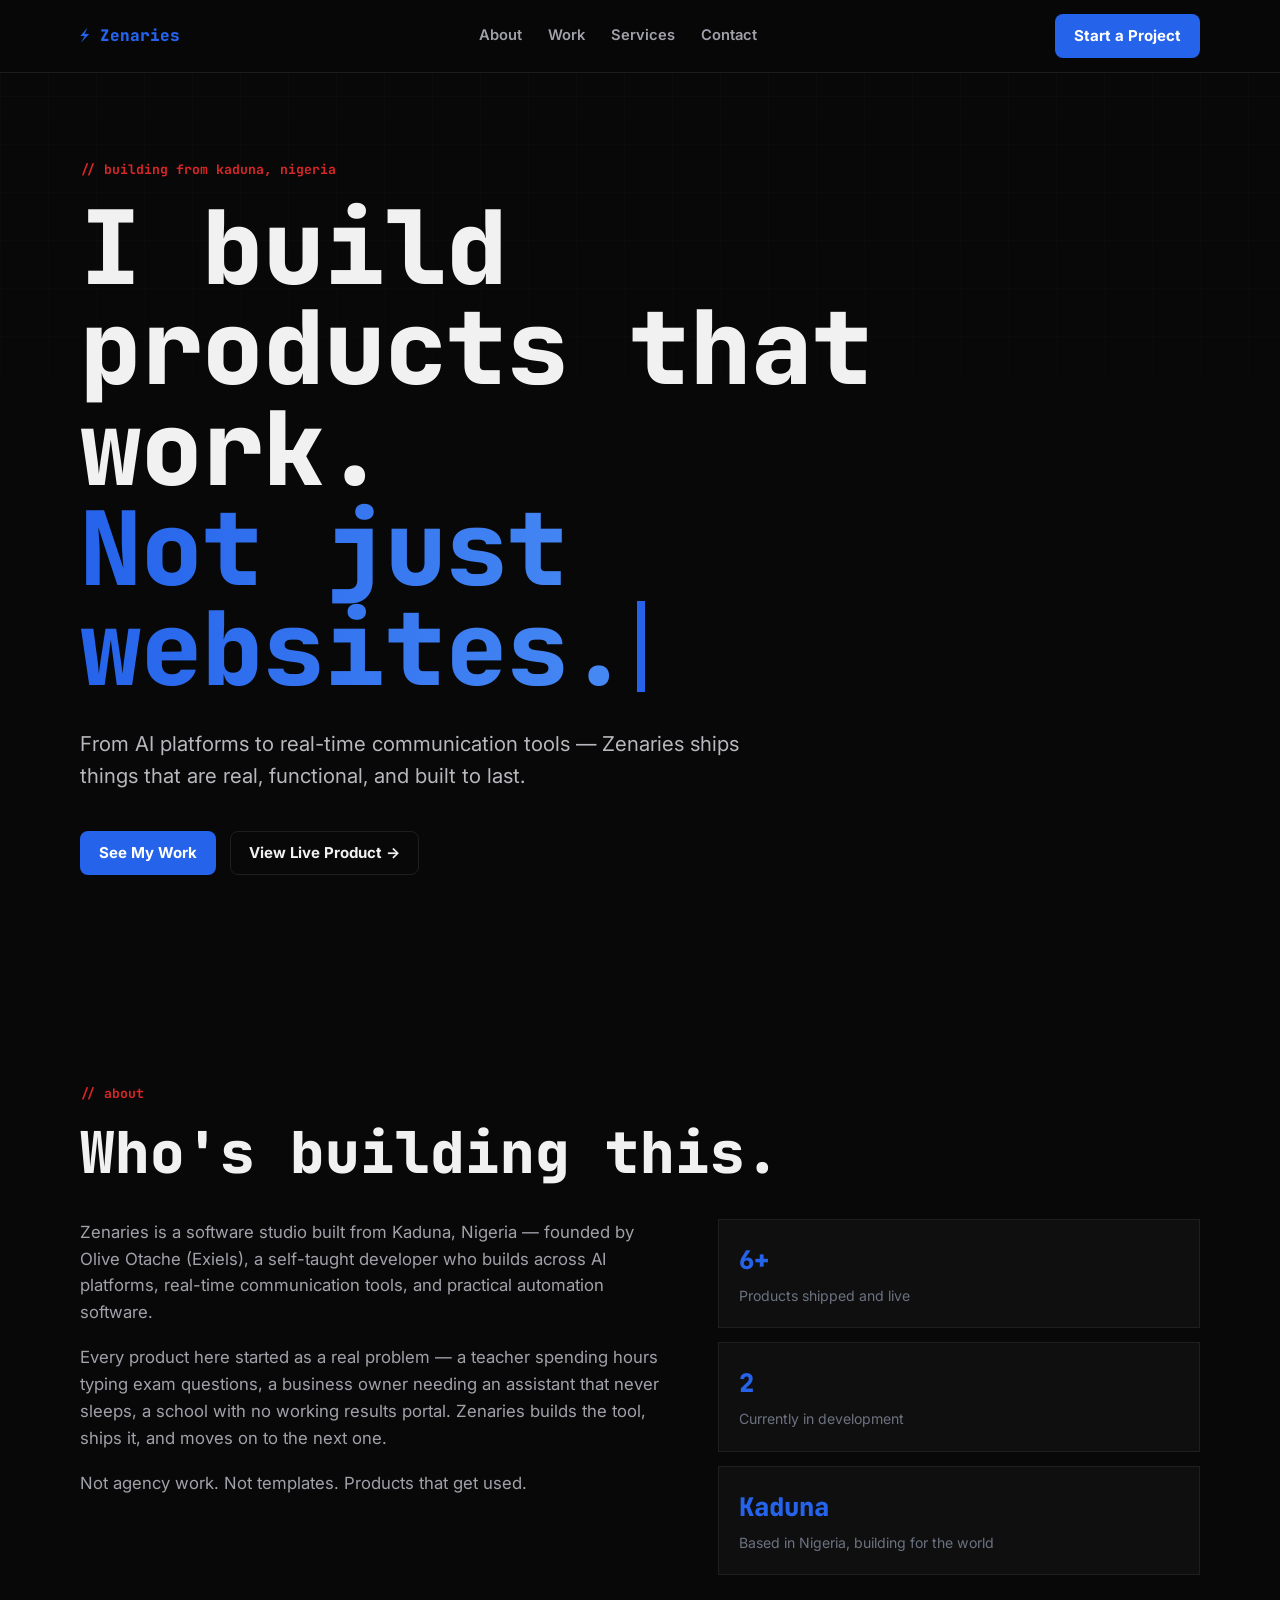
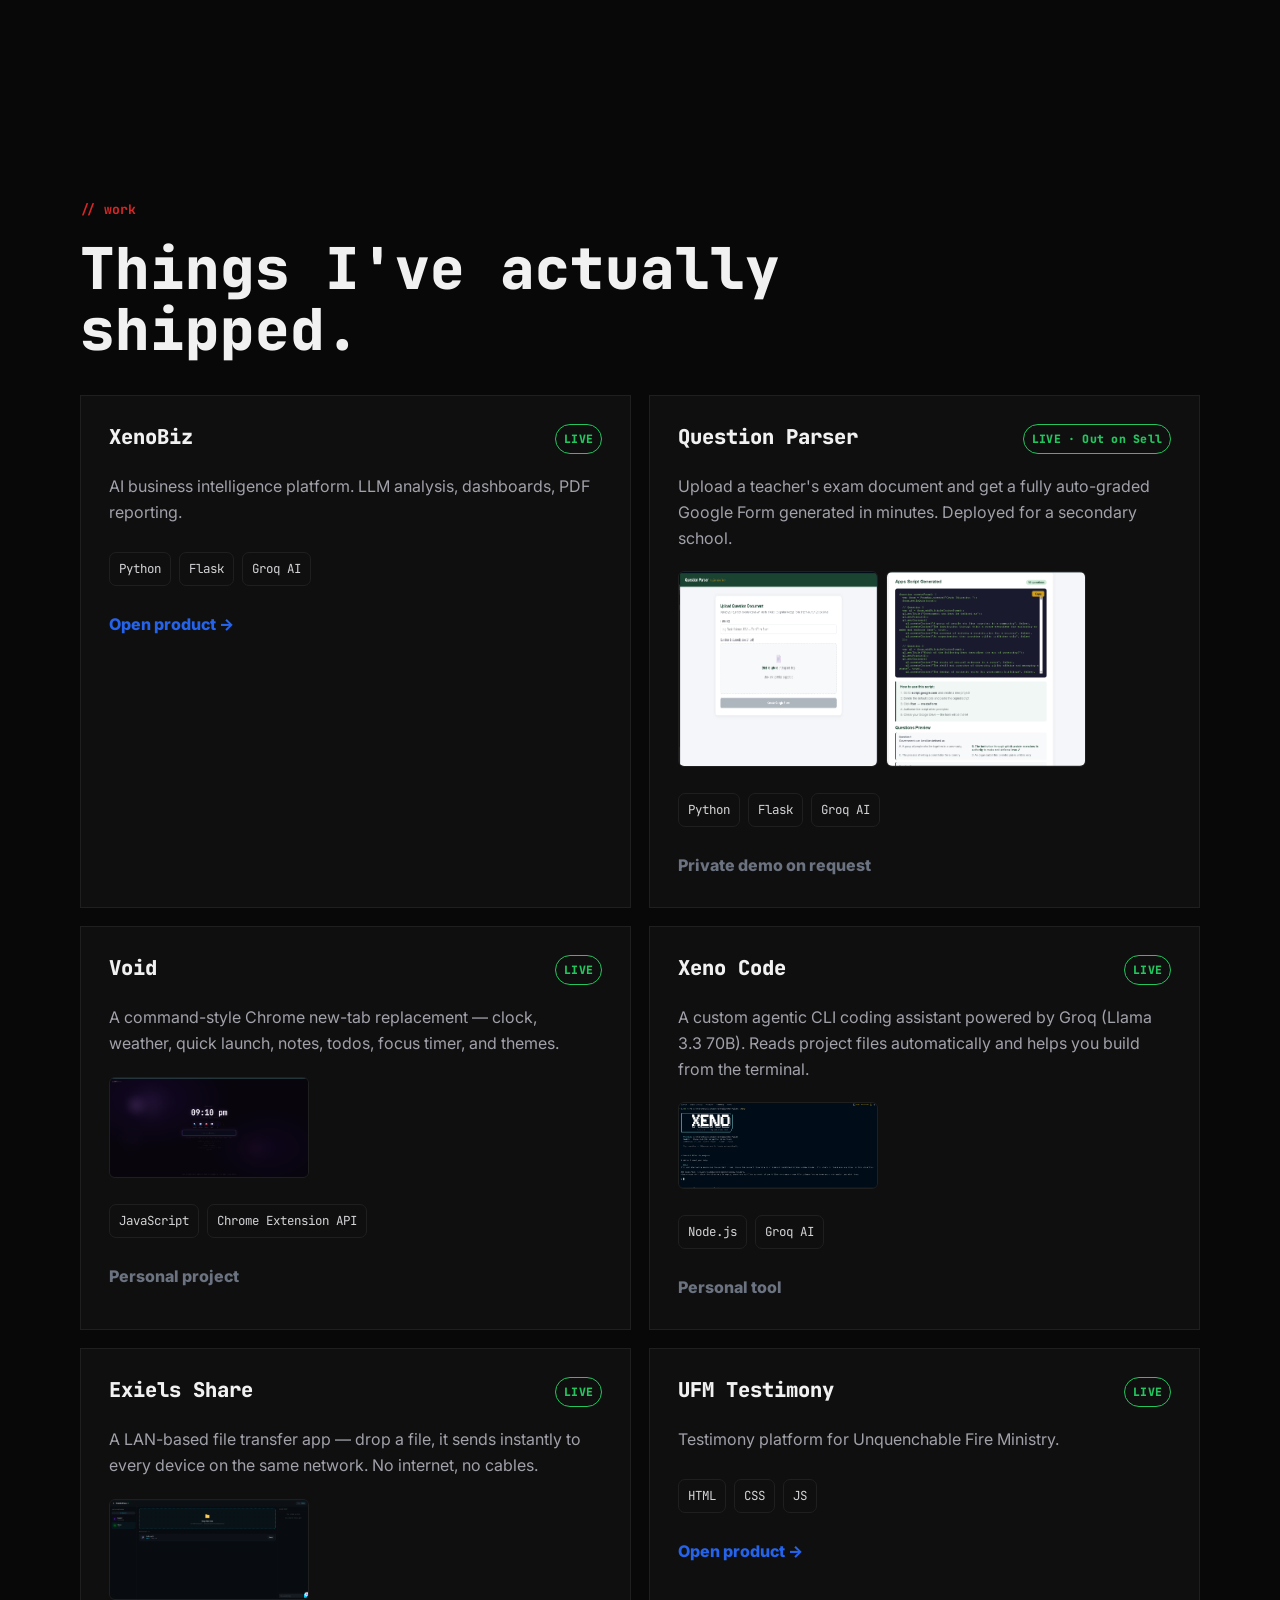
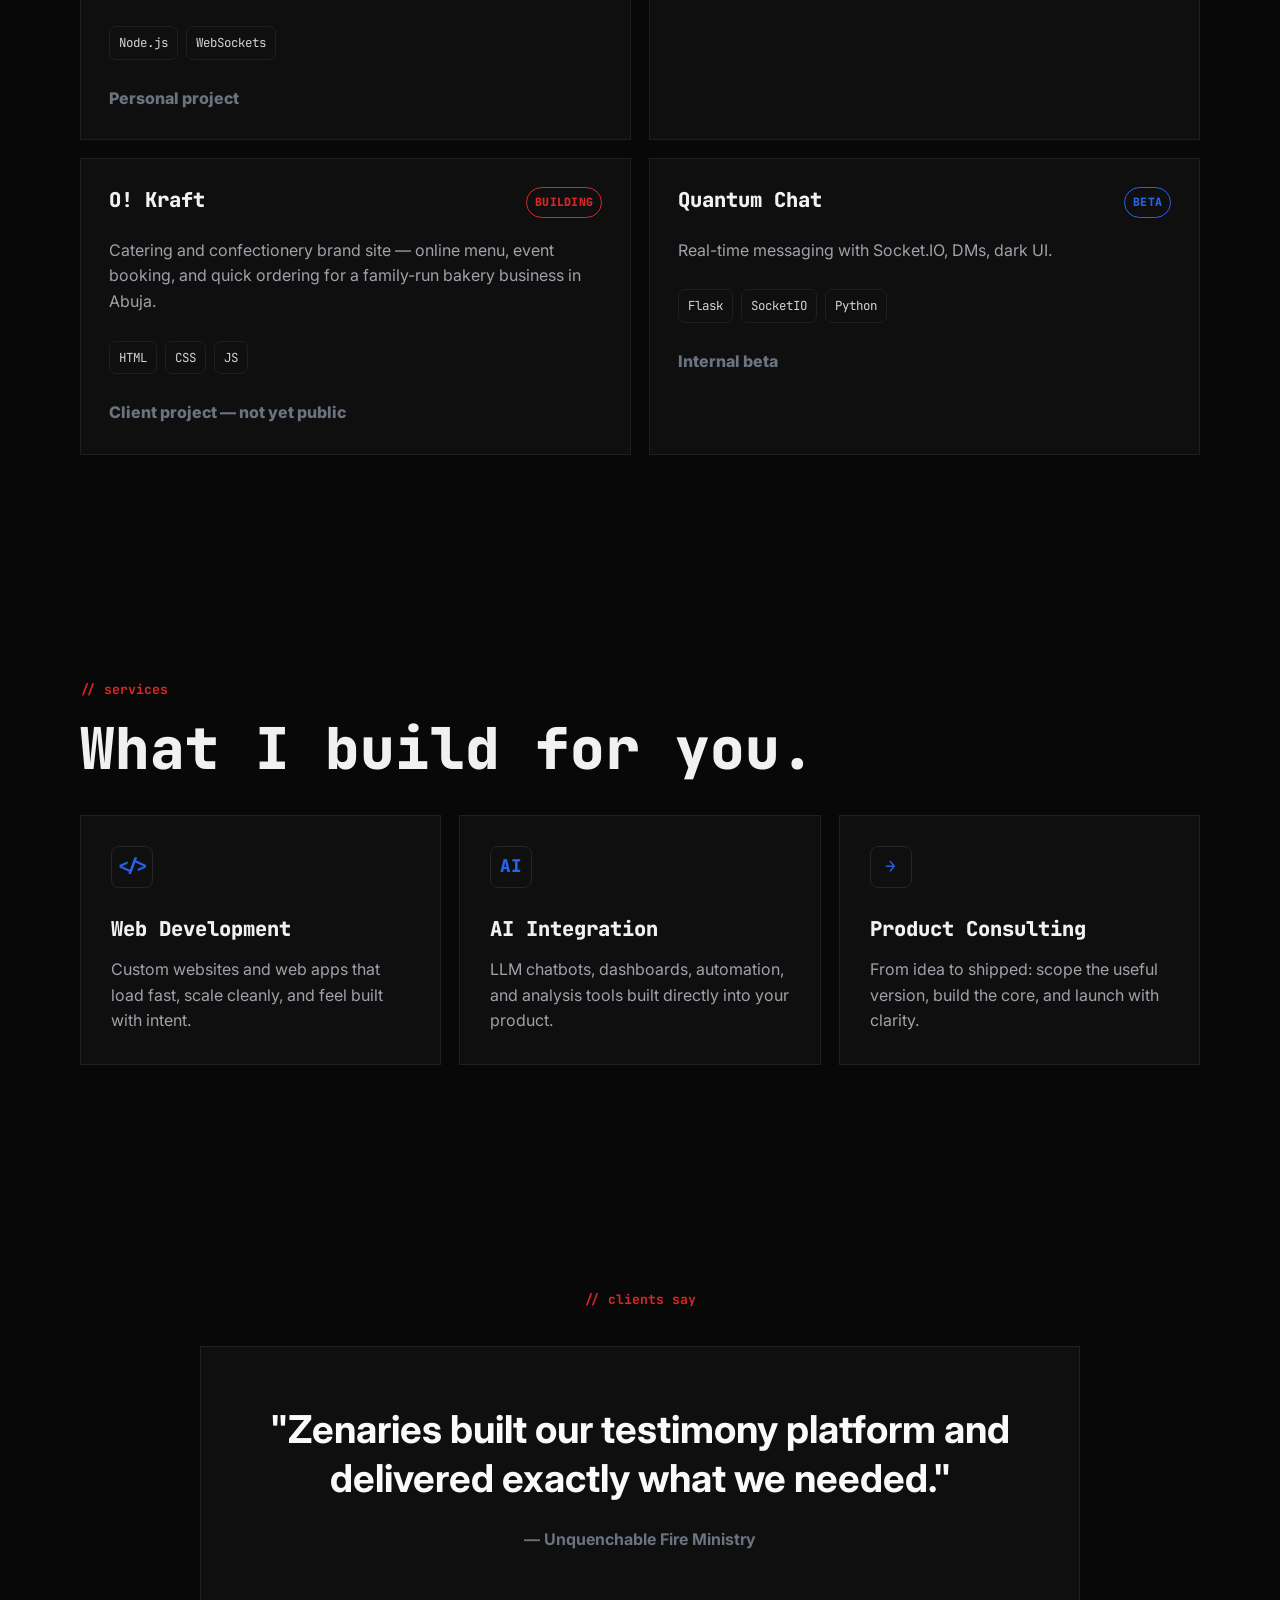
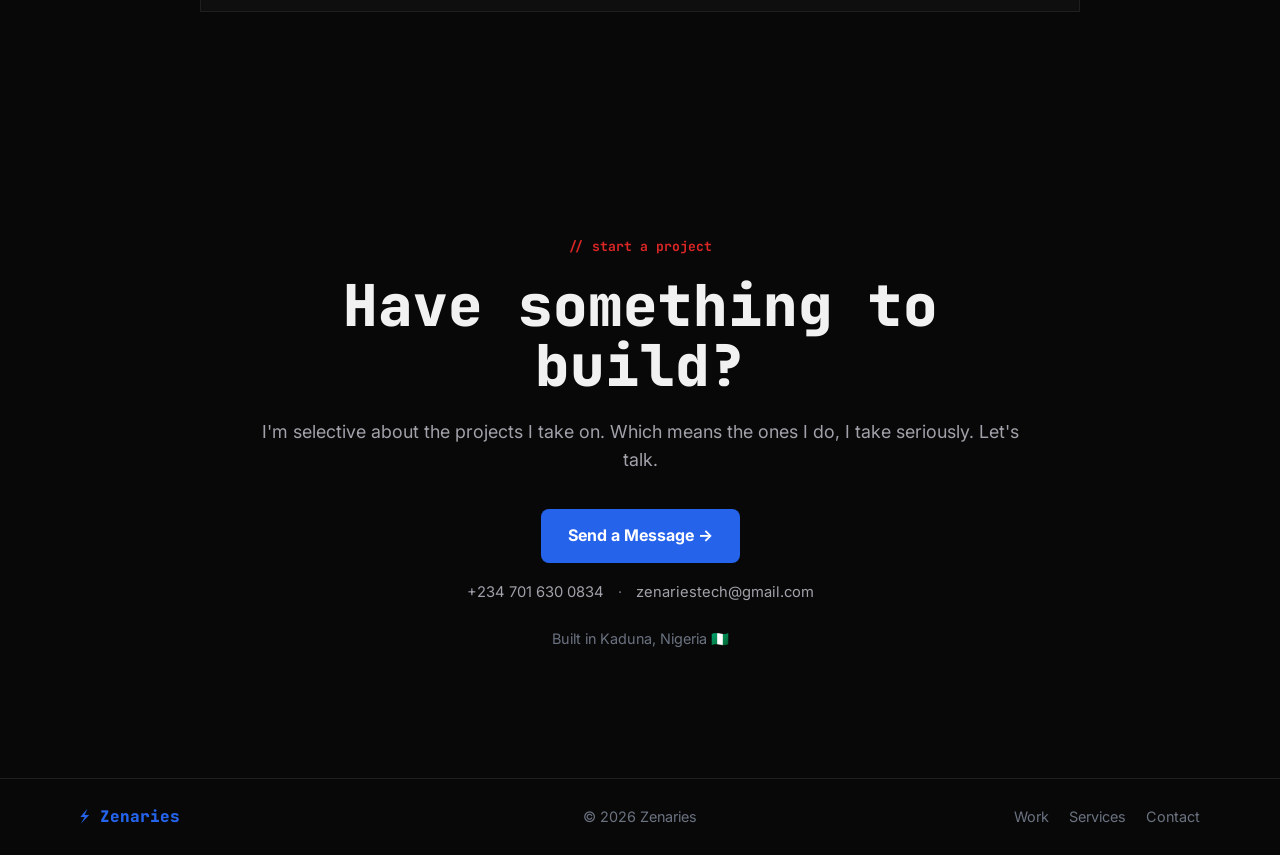
==== commit 54d34a7c: "Update project status from 'SOLD' to 'Out on Sell'" ====
--- a/index.html
+++ b/index.html
@@ -752,7 +752,7 @@
                 <article class="card project-card fade-up" style="--delay: 90ms;">
                     <div class="project-top">
                         <h3>Question Parser</h3>
-                        <span class="badge live">LIVE · SOLD</span>
+                        <span class="badge live">LIVE · Out on Sell</span>
                     </div>
                     <p>Upload a teacher's exam document and get a fully auto-graded Google Form generated in minutes. Deployed for a secondary school.</p>
                     <div class="project-screens">
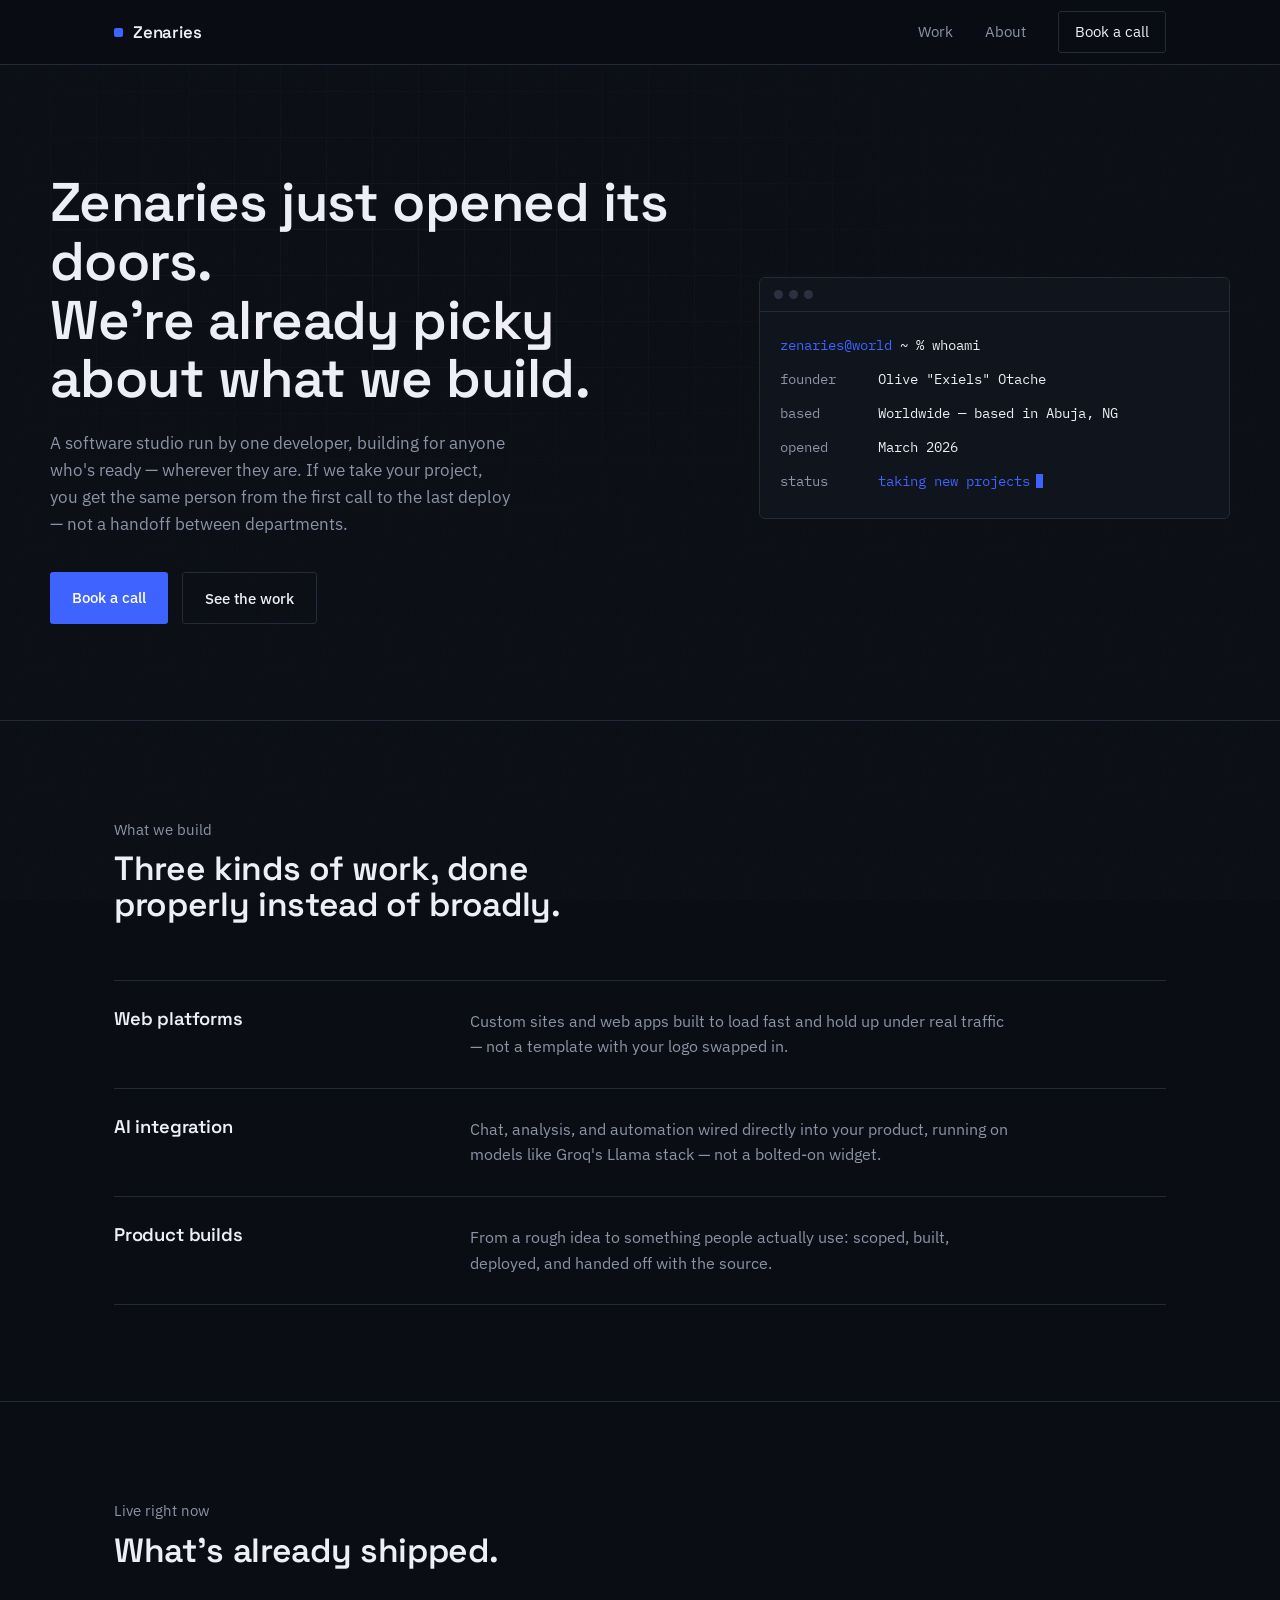
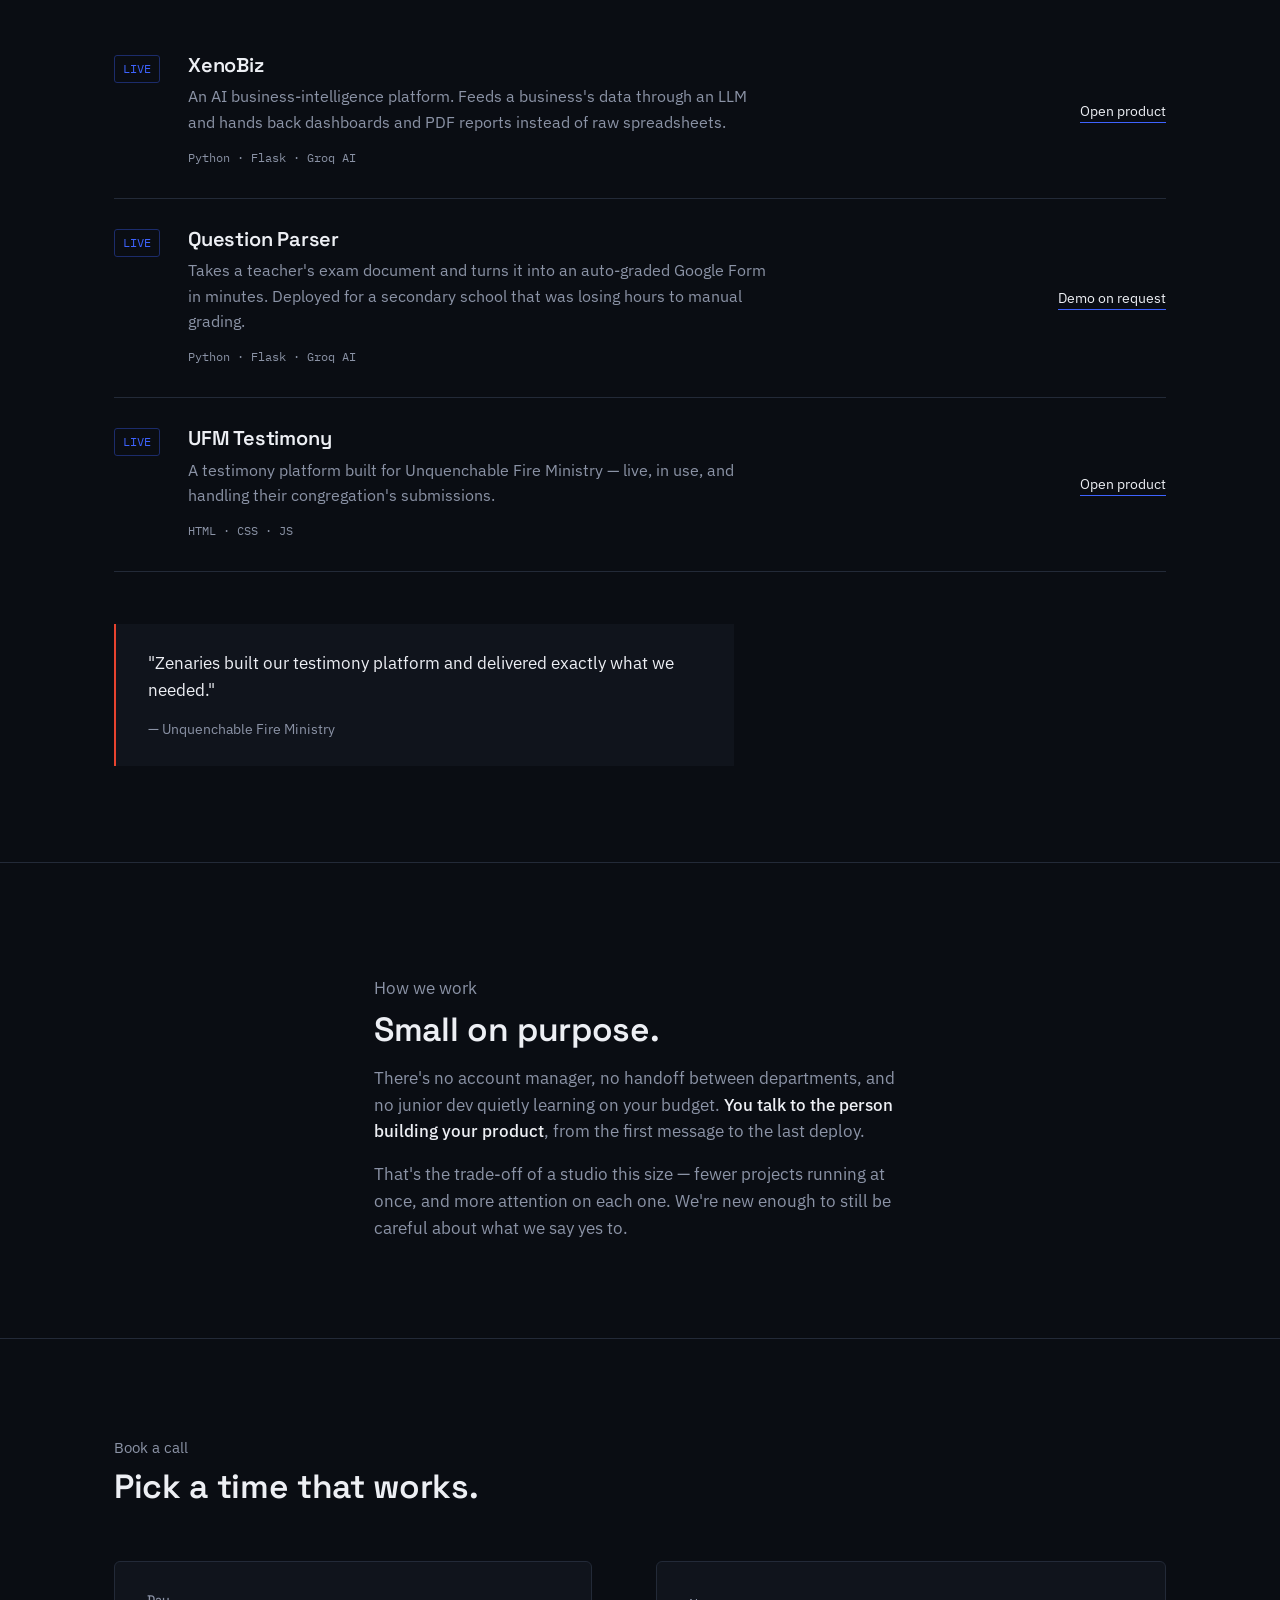
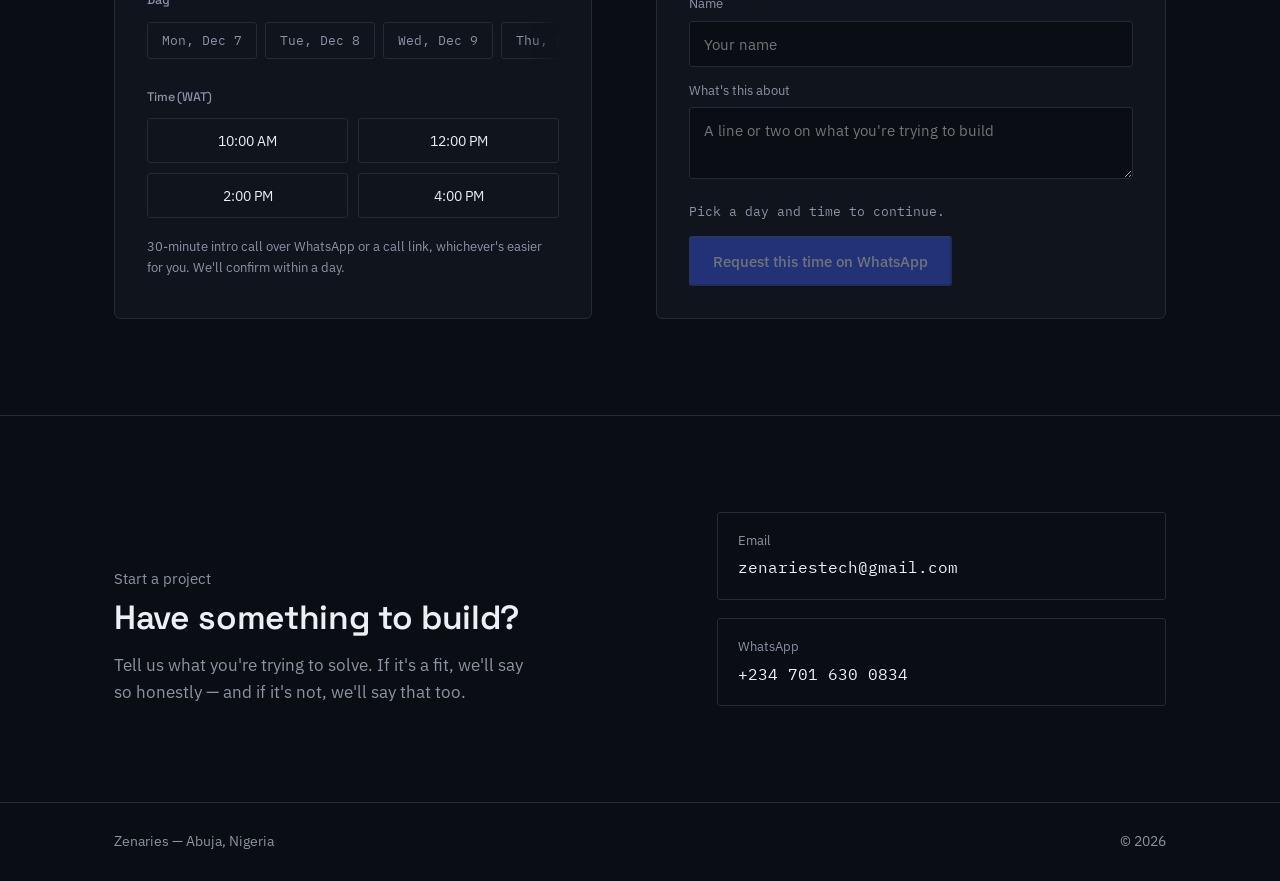
==== commit fdf5d52e: "Update print statement from 'Hello' to 'Goodbye'" ====
--- a/index.html
+++ b/index.html
@@ -1,959 +1,753 @@
 <!DOCTYPE html>
 <html lang="en">
 <head>
-    <meta charset="UTF-8">
-    <meta name="viewport" content="width=device-width, initial-scale=1.0">
-    <meta name="description" content="Zenaries builds real products, AI platforms, communication tools, and durable web apps from Kaduna, Nigeria.">
-    <meta name="keywords" content="Zenaries, developer, web development, AI integration, product consulting, Kaduna, Nigeria">
-    <meta name="theme-color" content="#080808">
-    <meta name="google-site-verification" content="u5girRZa1g3ptEFB87aU-nxAfSR0mLKkivsVaYAfoMQ">
-    <title>Zenaries | Products That Work</title>
-    <link rel="icon" href="image/favicon.ico" sizes="any">
-    <link rel="preconnect" href="https://fonts.googleapis.com">
-    <link rel="preconnect" href="https://fonts.gstatic.com" crossorigin>
-    <link href="https://fonts.googleapis.com/css2?family=Inter:wght@400;500;600;700;800&family=JetBrains+Mono:wght@400;500;700;800&display=swap" rel="stylesheet">
-    <style>
-        :root {
-            --bg: #080808;
-            --accent: #2563eb;
-            --red: #dc2626;
-            --text: #f1f1f1;
-            --muted: #6b7280;
-            --card: #0f0f0f;
-            --border: #1f1f1f;
-            --green: #22c55e;
-            --container: 1120px;
-            --mono: "JetBrains Mono", ui-monospace, SFMono-Regular, Menlo, Consolas, monospace;
-            --sans: "Inter", system-ui, -apple-system, BlinkMacSystemFont, "Segoe UI", sans-serif;
-        }
-
-        * {
-            box-sizing: border-box;
-        }
-
-        html {
-            scroll-behavior: smooth;
-        }
-
-        body {
-            margin: 0;
-            min-height: 100vh;
-            background: var(--bg);
-            color: var(--text);
-            font-family: var(--sans);
-            line-height: 1.6;
-            overflow-x: hidden;
-        }
-
-        body::before {
-            position: fixed;
-            inset: 0;
-            z-index: -1;
-            pointer-events: none;
-            content: "";
-            background-image:
-                linear-gradient(rgba(255, 255, 255, 0.025) 1px, transparent 1px),
-                linear-gradient(90deg, rgba(255, 255, 255, 0.025) 1px, transparent 1px);
-            background-size: 48px 48px;
-            mask-image: linear-gradient(to bottom, rgba(0, 0, 0, 0.9), transparent 78%);
-        }
-
-        a {
-            color: inherit;
-            text-decoration: none;
-        }
-
-        .nav {
-            position: sticky;
-            top: 0;
-            z-index: 50;
-            border-bottom: 1px solid rgba(31, 31, 31, 0.92);
-            background: rgba(8, 8, 8, 0.82);
-            backdrop-filter: blur(18px);
-        }
-
-        .nav-inner {
-            width: min(100% - 32px, var(--container));
-            height: 72px;
-            margin: 0 auto;
-            display: flex;
-            align-items: center;
-            justify-content: space-between;
-            gap: 24px;
-        }
-
-        .logo {
-            display: inline-flex;
-            align-items: center;
-            gap: 10px;
-            color: var(--accent);
-            font-family: var(--mono);
-            font-size: 1rem;
-            font-weight: 800;
-            letter-spacing: 0;
-            white-space: nowrap;
-        }
-
-        .nav-links {
-            display: flex;
-            align-items: center;
-            gap: 26px;
-            margin: 0;
-            padding: 0;
-            color: #a1a1aa;
-            font-size: 0.92rem;
-            font-weight: 600;
-            list-style: none;
-        }
-
-        .nav-links a {
-            transition: color 180ms ease;
-        }
-
-        .nav-links a:hover {
-            color: var(--text);
-        }
-
-        .button,
-        .nav-button {
-            display: inline-flex;
-            align-items: center;
-            justify-content: center;
-            min-height: 44px;
-            padding: 0 18px;
-            border: 1px solid rgba(37, 99, 235, 0.75);
-            border-radius: 8px;
-            background: var(--accent);
-            color: #fff;
-            font-family: var(--sans);
-            font-size: 0.94rem;
-            font-weight: 700;
-            cursor: pointer;
-            transition: transform 180ms ease, border-color 180ms ease, background 180ms ease;
-        }
-
-        .button:hover,
-        .nav-button:hover {
-            transform: translateY(-2px);
-            background: #1d4ed8;
-        }
-
-        .button.ghost {
-            border-color: var(--border);
-            background: transparent;
-            color: var(--text);
-        }
-
-        .button.ghost:hover {
-            border-color: var(--accent);
-            background: rgba(37, 99, 235, 0.08);
-        }
-
-        .section {
-            width: min(100% - 32px, var(--container));
-            margin: 0 auto;
-            padding: 112px 0;
-        }
-
-        .hero {
-            min-height: calc(100vh - 72px);
-            display: grid;
-            align-items: center;
-            padding-top: 86px;
-            padding-bottom: 96px;
-        }
-
-        .hero-inner {
-            max-width: 940px;
-        }
-
-        .section-label {
-            margin: 0 0 18px;
-            color: var(--red);
-            font-family: var(--mono);
-            font-size: 0.82rem;
-            font-weight: 700;
-            letter-spacing: 0;
-            text-transform: lowercase;
-        }
-
-        h1,
-        h2,
-        h3 {
-            margin: 0;
-            font-family: var(--mono);
-            font-weight: 800;
-            letter-spacing: 0;
-        }
-
-        h1 {
-            font-size: clamp(3.1rem, 8vw, 6.9rem);
-            line-height: 0.98;
-        }
-
-        h2 {
-            font-size: clamp(2rem, 4.5vw, 4.1rem);
-            line-height: 1.05;
-        }
-
-        h3 {
-            font-size: 1.28rem;
-            line-height: 1.25;
-        }
-
-        .headline-blue {
-            min-height: 1.08em;
-            color: var(--accent);
-            background: linear-gradient(90deg, var(--accent), #60a5fa);
-            background-clip: text;
-            -webkit-background-clip: text;
-            -webkit-text-fill-color: transparent;
-        }
-
-        .type-caret {
-            display: inline-block;
-            width: 0.08em;
-            height: 0.88em;
-            margin-left: 0.08em;
-            background: var(--accent);
-            vertical-align: -0.06em;
-            animation: blink 900ms steps(1) infinite;
-        }
-
-        @keyframes blink {
-            50% {
-                opacity: 0;
-            }
-        }
-
-        .hero-copy {
-            max-width: 700px;
-            margin: 28px 0 0;
-            color: #b7b7bd;
-            font-size: clamp(1.05rem, 2vw, 1.28rem);
-        }
-
-        .hero-actions {
-            display: flex;
-            flex-wrap: wrap;
-            gap: 14px;
-            margin-top: 38px;
-        }
-
-        .section-head {
-            max-width: 780px;
-            margin-bottom: 36px;
-        }
-
-        .work-grid {
-            display: grid;
-            grid-template-columns: repeat(2, minmax(0, 1fr));
-            gap: 18px;
-        }
-
-        .card,
-        .service-card,
-        .quote-block {
-            border: 1px solid var(--border);
-            background: var(--card);
-        }
-
-        .project-card {
-            position: relative;
-            min-height: 292px;
-            padding: 28px;
-            border-left: 1px solid var(--border);
-            overflow: hidden;
-            transition: transform 180ms ease, border-color 180ms ease, border-left-color 180ms ease;
-        }
-
-        .project-card:hover {
-            transform: translateY(-4px);
-            border-color: #2a2a2a;
-            border-left-color: var(--accent);
-        }
-
-        .project-top {
-            display: flex;
-            align-items: flex-start;
-            justify-content: space-between;
-            gap: 18px;
-            margin-bottom: 20px;
-        }
-
-        .badge {
-            flex: 0 0 auto;
-            padding: 5px 8px;
-            border: 1px solid currentColor;
-            border-radius: 999px;
-            font-family: var(--mono);
-            font-size: 0.72rem;
-            font-weight: 800;
-            letter-spacing: 0.02em;
-        }
-
-        .badge.live {
-            color: var(--green);
-        }
-
-        .badge.red {
-            color: var(--red);
-        }
-
-        .badge.blue {
-            color: var(--accent);
-        }
-
-        .project-card p {
-            margin: 0;
-            color: #a1a1aa;
-            font-size: 1rem;
-        }
-
-        .tags {
-            display: flex;
-            flex-wrap: wrap;
-            gap: 8px;
-            margin: 26px 0;
-            padding: 0;
-            list-style: none;
-        }
-
-        .tags li {
-            padding: 6px 9px;
-            border: 1px solid var(--border);
-            border-radius: 7px;
-            color: #d4d4d8;
-            font-family: var(--mono);
-            font-size: 0.78rem;
-        }
-
-        .project-link {
-            display: inline-flex;
-            margin-top: auto;
-            color: var(--accent);
-            font-weight: 800;
-        }
-
-        .project-link.disabled {
-            color: var(--muted);
-            cursor: default;
-        }
-
-        .project-screens {
-            display: flex;
-            flex-wrap: wrap;
-            gap: 8px;
-            margin: 20px 0;
-        }
-
-        .project-screens img {
-            width: 100%;
-            max-width: 200px;
-            border-radius: 6px;
-            border: 1px solid var(--border);
-            transition: transform 180ms ease, border-color 180ms ease;
-        }
-
-        .project-screens img:hover {
-            transform: scale(1.03);
-            border-color: var(--accent);
-        }
-
-        .about-grid {
-            display: grid;
-            grid-template-columns: 1.1fr 0.9fr;
-            gap: 48px;
-            align-items: start;
-        }
-
-        .about-copy p {
-            margin: 0 0 18px;
-            color: #a1a1aa;
-            font-size: 1.05rem;
-        }
-
-        .about-copy p:last-child {
-            margin-bottom: 0;
-        }
-
-        .about-facts {
-            display: grid;
-            gap: 14px;
-        }
-
-        .about-fact {
-            padding: 20px;
-            border: 1px solid var(--border);
-            background: var(--card);
-        }
-
-        .about-fact .num {
-            font-family: var(--mono);
-            font-size: 1.6rem;
-            font-weight: 800;
-            color: var(--accent);
-        }
-
-        .about-fact .label {
-            margin-top: 4px;
-            color: var(--muted);
-            font-size: 0.88rem;
-        }
-
-        @media (max-width: 860px) {
-            .about-grid {
-                grid-template-columns: 1fr;
-                gap: 28px;
-            }
-        }
-
-        .services-grid {
-            display: grid;
-            grid-template-columns: repeat(3, minmax(0, 1fr));
-            gap: 18px;
-        }
-
-        .service-card {
-            min-height: 248px;
-            padding: 30px;
-            transition: transform 180ms ease, border-color 180ms ease;
-        }
-
-        .service-card:hover {
-            transform: translateY(-4px);
-            border-color: #2f2f2f;
-        }
-
-        .service-symbol {
-            width: 42px;
-            height: 42px;
-            display: grid;
-            place-items: center;
-            margin-bottom: 28px;
-            border: 1px solid #252525;
-            border-radius: 8px;
-            color: var(--accent);
-            font-family: var(--mono);
-            font-size: 1.1rem;
-            font-weight: 800;
-        }
-
-        .service-card p {
-            margin: 16px 0 0;
-            color: #a1a1aa;
-        }
-
-        .testimonial {
-            text-align: center;
-        }
-
-        .testimonial .section-head {
-            margin-right: auto;
-            margin-left: auto;
-        }
-
-        .quote-block {
-            max-width: 880px;
-            margin: 0 auto;
-            padding: clamp(34px, 6vw, 58px);
-        }
-
-        .quote-block blockquote {
-            margin: 0;
-            color: #f8fafc;
-            font-size: clamp(1.45rem, 3vw, 2.5rem);
-            font-weight: 700;
-            line-height: 1.28;
-        }
-
-        .quote-block cite {
-            display: block;
-            margin-top: 24px;
-            color: var(--muted);
-            font-style: normal;
-            font-weight: 700;
-        }
-
-        .contact {
-            text-align: center;
-            padding-bottom: 128px;
-        }
-
-        .contact-inner {
-            max-width: 760px;
-            margin: 0 auto;
-        }
-
-        .contact p:not(.section-label) {
-            margin: 22px auto 0;
-            color: #a1a1aa;
-            font-size: 1.12rem;
-        }
-
-        .contact .button {
-            min-height: 54px;
-            margin-top: 34px;
-            padding: 0 26px;
-            font-size: 1rem;
-        }
-
-        .contact-links {
-            display: flex;
-            flex-wrap: wrap;
-            justify-content: center;
-            gap: 14px;
-            margin-top: 18px;
-            color: var(--muted);
-            font-size: 0.92rem;
-        }
-
-        .contact-links a {
-            color: #a1a1aa;
-            transition: color 180ms ease;
-        }
-
-        .contact-links a:hover {
-            color: var(--text);
-        }
-
-        .location {
-            margin-top: 22px;
-            color: var(--muted);
-            font-size: 0.9rem;
-        }
-
-        .footer {
-            border-top: 1px solid var(--border);
-        }
-
-        .footer-inner {
-            width: min(100% - 32px, var(--container));
-            min-height: 76px;
-            margin: 0 auto;
-            display: grid;
-            grid-template-columns: 1fr auto 1fr;
-            align-items: center;
-            gap: 20px;
-            color: var(--muted);
-            font-size: 0.9rem;
-        }
-
-        .footer-links {
-            display: flex;
-            justify-content: flex-end;
-            gap: 20px;
-        }
-
-        .footer-links a {
-            transition: color 180ms ease;
-        }
-
-        .footer-links a:hover {
-            color: var(--text);
-        }
-
-        .fade-up {
-            opacity: 0;
-            transform: translateY(22px);
-            transition: opacity 620ms ease, transform 620ms ease;
-            transition-delay: var(--delay, 0ms);
-        }
-
-        .fade-up.visible {
-            opacity: 1;
-            transform: translateY(0);
-        }
-
-        @media (prefers-reduced-motion: reduce) {
-            html {
-                scroll-behavior: auto;
-            }
-
-            *,
-            *::before,
-            *::after {
-                animation-duration: 1ms !important;
-                animation-iteration-count: 1 !important;
-                transition-duration: 1ms !important;
-            }
-
-            .fade-up {
-                opacity: 1;
-                transform: none;
-            }
-        }
-
-        @media (max-width: 860px) {
-            .nav-inner {
-                height: auto;
-                min-height: 72px;
-                flex-wrap: wrap;
-                padding: 14px 0;
-            }
-
-            .nav-links {
-                order: 3;
-                width: 100%;
-                justify-content: space-between;
-                gap: 12px;
-            }
-
-            .work-grid,
-            .services-grid {
-                grid-template-columns: 1fr;
-            }
-
-            .footer-inner {
-                grid-template-columns: 1fr;
-                justify-items: start;
-                padding: 24px 0;
-            }
-
-            .footer-links {
-                justify-content: flex-start;
-            }
-        }
-
-        @media (max-width: 560px) {
-            .section {
-                width: min(100% - 24px, var(--container));
-                padding: 84px 0;
-            }
-
-            .hero {
-                min-height: auto;
-                padding-top: 74px;
-                padding-bottom: 84px;
-            }
-
-            .nav-button {
-                min-height: 40px;
-                padding: 0 12px;
-                font-size: 0.86rem;
-            }
-
-            .logo {
-                font-size: 0.92rem;
-            }
-
-            h1 {
-                font-size: clamp(2.65rem, 14vw, 4rem);
-            }
-
-            .hero-actions {
-                display: grid;
-            }
-
-            .button {
-                width: 100%;
-            }
-
-            .project-card,
-            .service-card {
-                padding: 24px;
-            }
-
-            .project-top {
-                display: block;
-            }
-
-            .badge {
-                display: inline-flex;
-                margin-top: 14px;
-            }
-
-            .footer-links {
-                flex-wrap: wrap;
-            }
-        }
-    </style>
+<meta charset="UTF-8">
+<meta name="viewport" content="width=device-width, initial-scale=1, viewport-fit=cover">
+<title>Zenaries — A studio that just opened</title>
+<meta name="description" content="Zenaries is a software studio out of Abuja, Nigeria, run by one developer. Web platforms, AI integration, and product builds.">
+<link rel="preconnect" href="https://fonts.googleapis.com">
+<link rel="preconnect" href="https://fonts.gstatic.com" crossorigin>
+<link href="https://fonts.googleapis.com/css2?family=Space+Grotesk:wght@400;500;600;700&family=IBM+Plex+Sans:wght@400;500;600&family=IBM+Plex+Mono:wght@400;500&display=swap" rel="stylesheet">
+<style>
+  :root {
+    --bg: #0A0D13;
+    --surface: #10141C;
+    --line: #232A38;
+    --text: #EDEFF4;
+    --text-muted: #8B93A6;
+    --blue: #3E63FF;
+    --blue-dim: #1C2C6B;
+    --red: #E8432F;
+    --radius: 3px;
+    --gutter: clamp(20px, 5vw, 64px);
+    box-sizing: border-box;
+    padding-top: env(safe-area-inset-top, 0px);
+    padding-bottom: env(safe-area-inset-bottom, 0px);
+  }
+  * { box-sizing: inherit; margin: 0; padding: 0; }
+  html { scroll-behavior: smooth; scroll-padding-top: calc(72px + env(safe-area-inset-top, 0px)); }
+  body {
+    background: var(--bg);
+    color: var(--text);
+    font-family: 'IBM Plex Sans', system-ui, -apple-system, sans-serif;
+    font-size: 16px;
+    line-height: 1.6;
+    -webkit-font-smoothing: antialiased;
+    overflow-x: hidden;
+    position: relative;
+  }
+  body::before {
+    content: "";
+    position: fixed;
+    inset: 0;
+    pointer-events: none;
+    z-index: 0;
+    opacity: 0.035;
+    background-image: url("data:image/svg+xml,%3Csvg xmlns='http://www.w3.org/2000/svg' width='120' height='120'%3E%3Cfilter id='n'%3E%3CfeTurbulence type='fractalNoise' baseFrequency='0.9' numOctaves='2' stitchTiles='stitch'/%3E%3C/filter%3E%3Crect width='100%25' height='100%25' filter='url(%23n)'/%3E%3C/svg%3E");
+  }
+  header.nav, main, footer { position: relative; z-index: 1; }
+  img { max-width: 100%; display: block; }
+  a { color: inherit; }
+
+  h1, h2, h3, .display {
+    font-family: 'Space Grotesk', sans-serif;
+    font-weight: 600;
+    letter-spacing: -0.01em;
+    line-height: 1.08;
+  }
+  .mono { font-family: 'IBM Plex Mono', monospace; }
+
+  .wrap {
+    max-width: 1180px;
+    margin: 0 auto;
+    padding-left: var(--gutter);
+    padding-right: var(--gutter);
+  }
+
+  /* ---- Nav ---- */
+  header.nav {
+    position: sticky;
+    top: 0;
+    z-index: 40;
+    padding-top: env(safe-area-inset-top, 0px);
+    background: rgba(10, 13, 19, 0.86);
+    backdrop-filter: blur(10px);
+    border-bottom: 1px solid var(--line);
+  }
+  .nav-inner {
+    display: flex;
+    align-items: center;
+    justify-content: space-between;
+    height: 64px;
+  }
+  .wordmark {
+    display: flex;
+    align-items: center;
+    gap: 10px;
+    font-family: 'Space Grotesk', sans-serif;
+    font-weight: 600;
+    font-size: 1.05rem;
+    letter-spacing: -0.01em;
+    text-decoration: none;
+  }
+  .wordmark .dot {
+    width: 9px; height: 9px;
+    background: var(--blue);
+    border-radius: 2px;
+    flex-shrink: 0;
+  }
+  nav.links { display: flex; align-items: center; gap: 32px; }
+  nav.links a {
+    text-decoration: none;
+    color: var(--text-muted);
+    font-size: 0.92rem;
+    transition: color 0.15s ease;
+    position: relative;
+  }
+  nav.links a:hover, nav.links a:focus-visible { color: var(--text); }
+  nav.links a:not(.nav-cta)::after {
+    content: "";
+    position: absolute;
+    left: 0; right: 100%;
+    bottom: -19px;
+    height: 2px;
+    background: var(--blue);
+    transition: right 0.2s ease;
+  }
+  nav.links a.is-active { color: var(--text); }
+  nav.links a.is-active::after { right: 0; }
+  .nav-cta {
+    color: var(--text) !important;
+    border: 1px solid var(--line);
+    border-radius: var(--radius);
+    padding: 8px 16px !important;
+  }
+  .nav-cta:hover { border-color: var(--blue); }
+  @media (max-width: 720px) {
+    nav.links a:not(.nav-cta) { display: none; }
+  }
+
+  /* ---- Hero ---- */
+  .hero {
+    position: relative;
+    padding: clamp(56px, 9vw, 108px) 0 clamp(48px, 8vw, 96px);
+    display: grid;
+    grid-template-columns: 1.15fr 0.85fr;
+    gap: clamp(32px, 6vw, 72px);
+    align-items: center;
+  }
+  .hero::before {
+    content: "";
+    position: absolute;
+    top: -20px; left: 0; right: 0; bottom: -20px;
+    z-index: -1;
+    background-image:
+      linear-gradient(var(--line) 1px, transparent 1px),
+      linear-gradient(90deg, var(--line) 1px, transparent 1px);
+    background-size: 46px 46px;
+    opacity: 0.35;
+    mask-image: radial-gradient(ellipse 80% 60% at 30% 30%, black 0%, transparent 75%);
+    -webkit-mask-image: radial-gradient(ellipse 80% 60% at 30% 30%, black 0%, transparent 75%);
+  }
+  .hero h1 {
+    font-size: clamp(2.1rem, 4.6vw, 3.4rem);
+  }
+  .hero p.lede {
+    margin-top: 22px;
+    max-width: 46ch;
+    color: var(--text-muted);
+    font-size: 1.05rem;
+  }
+  .hero .ctas { margin-top: 34px; display: flex; gap: 14px; flex-wrap: wrap; }
+  .btn {
+    display: inline-block;
+    font-family: 'IBM Plex Sans', sans-serif;
+    font-size: 0.95rem;
+    font-weight: 500;
+    text-decoration: none;
+    padding: 13px 22px;
+    border-radius: var(--radius);
+    transition: transform 0.15s ease, background 0.15s ease, border-color 0.15s ease;
+  }
+  .btn-primary { background: var(--blue); color: #fff; }
+  .btn-primary:hover { background: #5678FF; transform: translateY(-1px); }
+  .btn-ghost { border: 1px solid var(--line); color: var(--text); }
+  .btn-ghost:hover { border-color: var(--text-muted); transform: translateY(-1px); }
+
+  .terminal {
+    background: var(--surface);
+    border: 1px solid var(--line);
+    border-radius: 6px;
+    overflow: hidden;
+    opacity: 0;
+    transform: translateY(10px);
+    animation: rise 0.6s ease 0.15s forwards;
+  }
+  @keyframes rise { to { opacity: 1; transform: translateY(0); } }
+  .terminal-bar {
+    display: flex;
+    gap: 6px;
+    padding: 12px 14px;
+    border-bottom: 1px solid var(--line);
+  }
+  .terminal-bar span {
+    width: 9px; height: 9px; border-radius: 50%;
+    background: #2A3140;
+  }
+  .terminal-body {
+    padding: 22px 20px 26px;
+    font-family: 'IBM Plex Mono', monospace;
+    font-size: 0.86rem;
+    color: #C7CCD8;
+  }
+  .terminal-body .prompt { color: var(--blue); }
+  .terminal-body .cmd { color: var(--text); }
+  .terminal-row { display: flex; gap: 14px; margin-top: 12px; }
+  .terminal-row .k { color: var(--text-muted); width: 84px; flex-shrink: 0; }
+  .terminal-row .v { color: var(--text); }
+  .terminal-row .v.on { color: var(--blue); }
+  .terminal-row .v.on::after {
+    content: "";
+    display: inline-block;
+    width: 7px; height: 14px;
+    margin-left: 6px;
+    background: var(--blue);
+    vertical-align: -2px;
+    animation: blink 1s step-end infinite;
+  }
+  @keyframes blink { 50% { opacity: 0; } }
+
+  @media (max-width: 860px) {
+    .hero { grid-template-columns: 1fr; }
+  }
+
+  /* ---- Section shell ---- */
+  section { padding: clamp(56px, 8vw, 96px) 0; border-top: 1px solid var(--line); }
+  .kicker {
+    color: var(--text-muted);
+    font-size: 0.95rem;
+    max-width: 48ch;
+  }
+  h2.section-title {
+    font-size: clamp(1.6rem, 3vw, 2.1rem);
+    margin-top: 10px;
+    max-width: 22ch;
+  }
+  .section-head { margin-bottom: clamp(36px, 6vw, 56px); }
+
+  /* ---- Services ---- */
+  .service-list { border-top: 1px solid var(--line); }
+  .service {
+    display: grid;
+    grid-template-columns: 1fr 2.1fr;
+    gap: 24px;
+    padding: 28px 0;
+    border-bottom: 1px solid var(--line);
+  }
+  .service h3 { font-size: 1.15rem; }
+  .service p { color: var(--text-muted); max-width: 54ch; }
+  @media (max-width: 720px) {
+    .service { grid-template-columns: 1fr; gap: 8px; }
+  }
+
+  /* ---- Work ---- */
+  .work-item {
+    padding: 30px 0;
+    border-bottom: 1px solid var(--line);
+    display: grid;
+    grid-template-columns: auto 1fr auto;
+    gap: 20px 28px;
+    align-items: start;
+  }
+  .work-item:first-child { border-top: 1px solid var(--line); }
+  .work-status {
+    font-family: 'IBM Plex Mono', monospace;
+    font-size: 0.72rem;
+    color: var(--blue);
+    padding: 4px 8px;
+    border: 1px solid var(--blue-dim);
+    border-radius: var(--radius);
+    white-space: nowrap;
+    height: fit-content;
+  }
+  .work-body h3 { font-size: 1.25rem; margin-bottom: 8px; }
+  .work-body p { color: var(--text-muted); max-width: 58ch; }
+  .work-stack { margin-top: 12px; color: var(--text-muted); font-family: 'IBM Plex Mono', monospace; font-size: 0.78rem; }
+  .work-link {
+    text-decoration: none;
+    font-size: 0.9rem;
+    color: var(--text);
+    border-bottom: 1px solid var(--blue);
+    white-space: nowrap;
+    height: fit-content;
+    align-self: center;
+  }
+  .work-link:hover { color: var(--blue); }
+  @media (max-width: 720px) {
+    .work-item { grid-template-columns: 1fr; }
+    .work-link { justify-self: start; }
+  }
+
+  .quote {
+    margin-top: clamp(36px, 5vw, 52px);
+    padding: 26px clamp(20px, 3vw, 32px);
+    border-left: 2px solid var(--red);
+    background: var(--surface);
+    max-width: 62ch;
+  }
+  .quote p { font-size: 1.05rem; }
+  .quote cite { display: block; margin-top: 14px; color: var(--text-muted); font-style: normal; font-size: 0.9rem; }
+
+  /* ---- Manifesto ---- */
+  .manifesto { max-width: 66ch; }
+  .manifesto p { color: var(--text-muted); font-size: 1.05rem; margin-top: 16px; }
+  .manifesto p strong { color: var(--text); font-weight: 500; }
+
+  /* ---- Book a call ---- */
+  .book-shell {
+    display: grid;
+    grid-template-columns: 1fr 1.3fr;
+    gap: clamp(32px, 6vw, 64px);
+  }
+  .book-panel {
+    background: var(--surface);
+    border: 1px solid var(--line);
+    border-radius: 6px;
+    padding: clamp(22px, 3vw, 32px);
+  }
+  .book-panel h3 {
+    font-size: 0.78rem;
+    font-weight: 500;
+    color: var(--text-muted);
+    margin-bottom: 14px;
+  }
+  .day-tabs-wrap {
+    position: relative;
+    margin-bottom: 24px;
+  }
+  .day-tabs-wrap::after {
+    content: "";
+    position: absolute;
+    top: 0; bottom: 4px; right: 0;
+    width: 28px;
+    background: linear-gradient(90deg, transparent, var(--surface));
+    pointer-events: none;
+  }
+  .day-tabs {
+    display: flex;
+    gap: 8px;
+    overflow-x: auto;
+    scroll-snap-type: x proximity;
+    padding-bottom: 8px;
+    scrollbar-width: thin;
+    scrollbar-color: var(--line) transparent;
+  }
+  .day-tabs::-webkit-scrollbar { height: 4px; }
+  .day-tabs::-webkit-scrollbar-track { background: transparent; }
+  .day-tabs::-webkit-scrollbar-thumb { background: var(--line); border-radius: 4px; }
+  .day-tabs::-webkit-scrollbar-thumb:hover { background: var(--text-muted); }
+  .day-tab {
+    flex-shrink: 0;
+    scroll-snap-align: start;
+    font-family: 'IBM Plex Mono', monospace;
+    font-size: 0.82rem;
+    padding: 9px 14px;
+    border: 1px solid var(--line);
+    border-radius: var(--radius);
+    background: transparent;
+    color: var(--text-muted);
+    cursor: pointer;
+    transition: border-color 0.15s ease, color 0.15s ease, transform 0.15s ease;
+    opacity: 0;
+    animation: dayIn 0.4s ease forwards;
+    animation-delay: calc(var(--i, 0) * 0.06s);
+  }
+  @keyframes dayIn { from { opacity: 0; transform: translateY(6px); } to { opacity: 1; transform: translateY(0); } }
+  @keyframes dayPop { 0% { transform: scale(1); } 40% { transform: scale(1.08); } 100% { transform: scale(1); } }
+  .day-tab:hover { color: var(--text); transform: translateY(-1px); }
+  .day-tab.is-selected { color: var(--text); border-color: var(--blue); background: var(--blue-dim); animation: dayIn 0.4s ease forwards, dayPop 0.28s ease; }
+  .slot-grid {
+    display: grid;
+    grid-template-columns: repeat(2, 1fr);
+    gap: 10px;
+  }
+  .slot-btn {
+    font-family: 'IBM Plex Sans', sans-serif;
+    font-size: 0.9rem;
+    padding: 12px;
+    border: 1px solid var(--line);
+    border-radius: var(--radius);
+    background: transparent;
+    color: var(--text);
+    cursor: pointer;
+    transition: border-color 0.15s ease, background 0.15s ease;
+  }
+  .slot-btn:hover { border-color: var(--text-muted); }
+  .slot-btn.is-selected { border-color: var(--blue); background: var(--blue-dim); }
+  .book-note { margin-top: 18px; font-size: 0.82rem; color: var(--text-muted); }
+
+  .book-form { display: flex; flex-direction: column; gap: 14px; }
+  .book-form label {
+    display: block;
+    font-size: 0.8rem;
+    color: var(--text-muted);
+    margin-bottom: 6px;
+  }
+  .book-form input, .book-form textarea {
+    width: 100%;
+    background: var(--bg);
+    border: 1px solid var(--line);
+    border-radius: var(--radius);
+    color: var(--text);
+    font-family: 'IBM Plex Sans', sans-serif;
+    font-size: 0.95rem;
+    padding: 12px 14px;
+    transition: border-color 0.15s ease;
+  }
+  .book-form input:focus, .book-form textarea:focus {
+    outline: none;
+    border-color: var(--blue);
+  }
+  .book-form textarea { resize: vertical; min-height: 72px; }
+  .book-summary {
+    font-family: 'IBM Plex Mono', monospace;
+    font-size: 0.82rem;
+    color: var(--text-muted);
+    min-height: 18px;
+  }
+  .book-summary strong { color: var(--blue); font-weight: 500; }
+  .book-submit {
+    align-self: flex-start;
+  }
+  .book-submit[disabled] {
+    opacity: 0.4;
+    cursor: not-allowed;
+    pointer-events: none;
+  }
+  @media (max-width: 860px) {
+    .book-shell { grid-template-columns: 1fr; }
+  }
+
+  /* ---- Contact ---- */
+  .contact-grid {
+    display: grid;
+    grid-template-columns: 1.2fr 1fr;
+    gap: clamp(32px, 6vw, 64px);
+    align-items: end;
+  }
+  .contact-grid p.lede { color: var(--text-muted); max-width: 42ch; margin-top: 16px; font-size: 1.05rem; }
+  .contact-methods { display: flex; flex-direction: column; gap: 18px; }
+  .contact-methods a {
+    text-decoration: none;
+    display: block;
+    padding: 18px 20px;
+    border: 1px solid var(--line);
+    border-radius: var(--radius);
+  }
+  .contact-methods a:hover { border-color: var(--blue); }
+  .contact-methods .label { display: block; color: var(--text-muted); font-size: 0.8rem; margin-bottom: 4px; }
+  .contact-methods .value { font-family: 'IBM Plex Mono', monospace; font-size: 0.98rem; }
+  @media (max-width: 860px) {
+    .contact-grid { grid-template-columns: 1fr; }
+  }
+
+  footer {
+    border-top: 1px solid var(--line);
+    padding: 28px 0;
+  }
+  footer .wrap {
+    display: flex;
+    justify-content: space-between;
+    align-items: center;
+    flex-wrap: wrap;
+    gap: 10px;
+    color: var(--text-muted);
+    font-size: 0.85rem;
+  }
+
+  @media (prefers-reduced-motion: reduce) {
+    .terminal { animation: none; opacity: 1; transform: none; }
+    .terminal-row .v.on::after { animation: none; }
+    .day-tab { animation: none; opacity: 1; }
+    html { scroll-behavior: auto; }
+  }
+</style>
 </head>
 <body>
-    <header class="nav">
-        <div class="nav-inner">
-            <a class="logo" href="#home" aria-label="Zenaries home">⚡ Zenaries</a>
-            <nav aria-label="Primary navigation">
-                <ul class="nav-links">
-                    <li><a href="#about">About</a></li>
-                    <li><a href="#work">Work</a></li>
-                    <li><a href="#services">Services</a></li>
-                    <li><a href="#contact">Contact</a></li>
-                </ul>
-            </nav>
-            <a class="nav-button" href="#contact">Start a Project</a>
+
+<header class="nav">
+  <div class="wrap nav-inner">
+    <a href="#top" class="wordmark"><span class="dot"></span>Zenaries</a>
+    <nav class="links" id="navLinks">
+      <a href="#work">Work</a>
+      <a href="#about">About</a>
+      <a href="#book" class="nav-cta">Book a call</a>
+    </nav>
+  </div>
+</header>
+
+<main id="top">
+
+  <section class="hero wrap" style="border-top: none;">
+    <div>
+      <h1>Zenaries just opened its doors.<br>We're already picky about what we build.</h1>
+      <p class="lede">A software studio run by one developer, building for anyone who's ready — wherever they are. If we take your project, you get the same person from the first call to the last deploy — not a handoff between departments.</p>
+      <div class="ctas">
+        <a href="#book" class="btn btn-primary">Book a call</a>
+        <a href="#work" class="btn btn-ghost">See the work</a>
+      </div>
+    </div>
+    <div class="terminal" role="img" aria-label="Terminal window showing studio details">
+      <div class="terminal-bar"><span></span><span></span><span></span></div>
+      <div class="terminal-body">
+        <div><span class="prompt">zenaries@world</span><span class="cmd"> ~ % whoami</span></div>
+        <div class="terminal-row"><span class="k">founder</span><span class="v">Olive "Exiels" Otache</span></div>
+        <div class="terminal-row"><span class="k">based</span><span class="v">Worldwide — based in Abuja, NG</span></div>
+        <div class="terminal-row"><span class="k">opened</span><span class="v">March 2026</span></div>
+        <div class="terminal-row"><span class="k">status</span><span class="v on">taking new projects</span></div>
+      </div>
+    </div>
+  </section>
+
+  <section id="about">
+    <div class="wrap">
+      <div class="section-head">
+        <p class="kicker">What we build</p>
+        <h2 class="section-title">Three kinds of work, done properly instead of broadly.</h2>
+      </div>
+      <div class="service-list">
+        <div class="service">
+          <h3>Web platforms</h3>
+          <p>Custom sites and web apps built to load fast and hold up under real traffic — not a template with your logo swapped in.</p>
         </div>
-    </header>
-
-    <main id="home">
-        <section class="section hero">
-            <div class="hero-inner fade-up">
-                <p class="section-label">// building from kaduna, nigeria</p>
-                <h1>I build products that work.</h1>
-                <h1 class="headline-blue"><span id="typed-headline"></span><span class="type-caret" aria-hidden="true"></span></h1>
-                <p class="hero-copy">From AI platforms to real-time communication tools — Zenaries ships things that are real, functional, and built to last.</p>
-                <div class="hero-actions">
-                    <a class="button" href="#work">See My Work</a>
-                    <a class="button ghost" href="https://xenobiz-production.up.railway.app" target="_blank" rel="noopener">View Live Product →</a>
-                </div>
+        <div class="service">
+          <h3>AI integration</h3>
+          <p>Chat, analysis, and automation wired directly into your product, running on models like Groq's Llama stack — not a bolted-on widget.</p>
+        </div>
+        <div class="service">
+          <h3>Product builds</h3>
+          <p>From a rough idea to something people actually use: scoped, built, deployed, and handed off with the source.</p>
+        </div>
+      </div>
+    </div>
+  </section>
+
+  <section id="work">
+    <div class="wrap">
+      <div class="section-head">
+        <p class="kicker">Live right now</p>
+        <h2 class="section-title">What's already shipped.</h2>
+      </div>
+
+      <div class="work-item">
+        <span class="work-status">LIVE</span>
+        <div class="work-body">
+          <h3>XenoBiz</h3>
+          <p>An AI business-intelligence platform. Feeds a business's data through an LLM and hands back dashboards and PDF reports instead of raw spreadsheets.</p>
+          <div class="work-stack">Python · Flask · Groq AI</div>
+        </div>
+        <a class="work-link" href="https://xenobiz-1.onrender.com" target="_blank" rel="noopener">Open product</a>
+      </div>
+
+      <div class="work-item">
+        <span class="work-status">LIVE</span>
+        <div class="work-body">
+          <h3>Question Parser</h3>
+          <p>Takes a teacher's exam document and turns it into an auto-graded Google Form in minutes. Deployed for a secondary school that was losing hours to manual grading.</p>
+          <div class="work-stack">Python · Flask · Groq AI</div>
+        </div>
+        <a class="work-link" href="#contact">Demo on request</a>
+      </div>
+
+      <div class="work-item">
+        <span class="work-status">LIVE</span>
+        <div class="work-body">
+          <h3>UFM Testimony</h3>
+          <p>A testimony platform built for Unquenchable Fire Ministry — live, in use, and handling their congregation's submissions.</p>
+          <div class="work-stack">HTML · CSS · JS</div>
+        </div>
+        <a class="work-link" href="https://ufmtestimony.netlify.app" target="_blank" rel="noopener">Open product</a>
+      </div>
+
+      <div class="quote">
+        <p>"Zenaries built our testimony platform and delivered exactly what we needed."</p>
+        <cite>— Unquenchable Fire Ministry</cite>
+      </div>
+    </div>
+  </section>
+
+  <section>
+    <div class="wrap manifesto">
+      <p class="kicker">How we work</p>
+      <h2 class="section-title">Small on purpose.</h2>
+      <p>There's no account manager, no handoff between departments, and no junior dev quietly learning on your budget. <strong>You talk to the person building your product</strong>, from the first message to the last deploy.</p>
+      <p>That's the trade-off of a studio this size — fewer projects running at once, and more attention on each one. We're new enough to still be careful about what we say yes to.</p>
+    </div>
+  </section>
+
+  <section id="book">
+    <div class="wrap">
+      <div class="section-head">
+        <p class="kicker">Book a call</p>
+        <h2 class="section-title">Pick a time that works.</h2>
+      </div>
+      <div class="book-shell">
+        <div class="book-panel">
+          <h3>Day</h3>
+          <div class="day-tabs-wrap">
+            <div class="day-tabs" id="dayTabs"></div>
+          </div>
+          <h3>Time (WAT)</h3>
+          <div class="slot-grid" id="slotGrid"></div>
+          <p class="book-note">30-minute intro call over WhatsApp or a call link, whichever's easier for you. We'll confirm within a day.</p>
+        </div>
+        <div class="book-panel">
+          <form class="book-form" id="bookForm">
+            <div>
+              <label for="bookName">Name</label>
+              <input type="text" id="bookName" placeholder="Your name" autocomplete="name">
             </div>
-        </section>
-
-        <section class="section" id="about">
-            <div class="section-head fade-up">
-                <p class="section-label">// about</p>
-                <h2>Who's building this.</h2>
+            <div>
+              <label for="bookAbout">What's this about</label>
+              <textarea id="bookAbout" placeholder="A line or two on what you're trying to build"></textarea>
             </div>
-
-            <div class="about-grid">
-                <div class="about-copy fade-up">
-                    <p>Zenaries is a software studio built from Kaduna, Nigeria — founded by Olive Otache (Exiels), a self-taught developer who builds across AI platforms, real-time communication tools, and practical automation software.</p>
-                    <p>Every product here started as a real problem — a teacher spending hours typing exam questions, a business owner needing an assistant that never sleeps, a school with no working results portal. Zenaries builds the tool, ships it, and moves on to the next one.</p>
-                    <p>Not agency work. Not templates. Products that get used.</p>
-                </div>
-                <div class="about-facts fade-up" style="--delay: 90ms;">
-                    <div class="about-fact">
-                        <div class="num">6+</div>
-                        <div class="label">Products shipped and live</div>
-                    </div>
-                    <div class="about-fact">
-                        <div class="num">2</div>
-                        <div class="label">Currently in development</div>
-                    </div>
-                    <div class="about-fact">
-                        <div class="num">Kaduna</div>
-                        <div class="label">Based in Nigeria, building for the world</div>
-                    </div>
-                </div>
-            </div>
-        </section>
-
-        <section class="section" id="work">
-            <div class="section-head fade-up">
-                <p class="section-label">// work</p>
-                <h2>Things I've actually shipped.</h2>
-            </div>
-
-            <div class="work-grid">
-                <article class="card project-card fade-up" style="--delay: 0ms;">
-                    <div class="project-top">
-                        <h3>XenoBiz</h3>
-                        <span class="badge live">LIVE</span>
-                    </div>
-                    <p>AI business intelligence platform. LLM analysis, dashboards, PDF reporting.</p>
-                    <ul class="tags" aria-label="Technologies used">
-                        <li>Python</li>
-                        <li>Flask</li>
-                        <li>Groq AI</li>
-                    </ul>
-                    <a class="project-link" href="https://xenobiz-production.up.railway.app" target="_blank" rel="noopener">Open product →</a>
-                </article>
-
-                <article class="card project-card fade-up" style="--delay: 90ms;">
-                    <div class="project-top">
-                        <h3>Question Parser</h3>
-                        <span class="badge live">LIVE · Out on Sell</span>
-                    </div>
-                    <p>Upload a teacher's exam document and get a fully auto-graded Google Form generated in minutes. Deployed for a secondary school.</p>
-                    <div class="project-screens">
-                        <img src="image/projects/question_parser_1.png" alt="Question Parser upload screen" loading="lazy">
-                        <img src="image/projects/question_parser_3.png" alt="Question Parser generated script" loading="lazy">
-                    </div>
-                    <ul class="tags" aria-label="Technologies used">
-                        <li>Python</li>
-                        <li>Flask</li>
-                        <li>Groq AI</li>
-                    </ul>
-                    <span class="project-link disabled">Private demo on request</span>
-                </article>
-
-                <article class="card project-card fade-up" style="--delay: 135ms;">
-                    <div class="project-top">
-                        <h3>Void</h3>
-                        <span class="badge live">LIVE</span>
-                    </div>
-                    <p>A command-style Chrome new-tab replacement — clock, weather, quick launch, notes, todos, focus timer, and themes.</p>
-                    <div class="project-screens">
-                        <img src="image/projects/void_extension.png" alt="Void Chrome extension dashboard" loading="lazy">
-                    </div>
-                    <ul class="tags" aria-label="Technologies used">
-                        <li>JavaScript</li>
-                        <li>Chrome Extension API</li>
-                    </ul>
-                    <span class="project-link disabled">Personal project</span>
-                </article>
-
-                <article class="card project-card fade-up" style="--delay: 180ms;">
-                    <div class="project-top">
-                        <h3>Xeno Code</h3>
-                        <span class="badge live">LIVE</span>
-                    </div>
-                    <p>A custom agentic CLI coding assistant powered by Groq (Llama 3.3 70B). Reads project files automatically and helps you build from the terminal.</p>
-                    <div class="project-screens">
-                        <img src="image/projects/xeno_code.png" alt="Xeno Code terminal interface" loading="lazy">
-                    </div>
-                    <ul class="tags" aria-label="Technologies used">
-                        <li>Node.js</li>
-                        <li>Groq AI</li>
-                    </ul>
-                    <span class="project-link disabled">Personal tool</span>
-                </article>
-
-                <article class="card project-card fade-up" style="--delay: 225ms;">
-                    <div class="project-top">
-                        <h3>Exiels Share</h3>
-                        <span class="badge live">LIVE</span>
-                    </div>
-                    <p>A LAN-based file transfer app — drop a file, it sends instantly to every device on the same network. No internet, no cables.</p>
-                    <div class="project-screens">
-                        <img src="image/projects/exiels_share.png" alt="Exiels Share interface" loading="lazy">
-                    </div>
-                    <ul class="tags" aria-label="Technologies used">
-                        <li>Node.js</li>
-                        <li>WebSockets</li>
-                    </ul>
-                    <span class="project-link disabled">Personal project</span>
-                </article>
-
-                <article class="card project-card fade-up" style="--delay: 270ms;">
-                    <div class="project-top">
-                        <h3>UFM Testimony</h3>
-                        <span class="badge live">LIVE</span>
-                    </div>
-                    <p>Testimony platform for Unquenchable Fire Ministry.</p>
-                    <ul class="tags" aria-label="Technologies used">
-                        <li>HTML</li>
-                        <li>CSS</li>
-                        <li>JS</li>
-                    </ul>
-                    <a class="project-link" href="https://ufmtestimony.netlify.app" target="_blank" rel="noopener">Open product →</a>
-                </article>
-
-                <article class="card project-card fade-up" style="--delay: 315ms;">
-                    <div class="project-top">
-                        <h3>O! Kraft</h3>
-                        <span class="badge red">BUILDING</span>
-                    </div>
-                    <p>Catering and confectionery brand site — online menu, event booking, and quick ordering for a family-run bakery business in Abuja.</p>
-                    <ul class="tags" aria-label="Technologies used">
-                        <li>HTML</li>
-                        <li>CSS</li>
-                        <li>JS</li>
-                    </ul>
-                    <span class="project-link disabled">Client project — not yet public</span>
-                </article>
-
-                <article class="card project-card fade-up" style="--delay: 360ms;">
-                    <div class="project-top">
-                        <h3>Quantum Chat</h3>
-                        <span class="badge blue">BETA</span>
-                    </div>
-                    <p>Real-time messaging with Socket.IO, DMs, dark UI.</p>
-                    <ul class="tags" aria-label="Technologies used">
-                        <li>Flask</li>
-                        <li>SocketIO</li>
-                        <li>Python</li>
-                    </ul>
-                    <span class="project-link disabled">Internal beta</span>
-                </article>
-            </div>
-        </section>
-
-        <section class="section" id="services">
-            <div class="section-head fade-up">
-                <p class="section-label">// services</p>
-                <h2>What I build for you.</h2>
-            </div>
-
-            <div class="services-grid">
-                <article class="service-card fade-up" style="--delay: 0ms;">
-                    <div class="service-symbol">&lt;/&gt;</div>
-                    <h3>Web Development</h3>
-                    <p>Custom websites and web apps that load fast, scale cleanly, and feel built with intent.</p>
-                </article>
-
-                <article class="service-card fade-up" style="--delay: 90ms;">
-                    <div class="service-symbol">AI</div>
-                    <h3>AI Integration</h3>
-                    <p>LLM chatbots, dashboards, automation, and analysis tools built directly into your product.</p>
-                </article>
-
-                <article class="service-card fade-up" style="--delay: 180ms;">
-                    <div class="service-symbol">→</div>
-                    <h3>Product Consulting</h3>
-                    <p>From idea to shipped: scope the useful version, build the core, and launch with clarity.</p>
-                </article>
-            </div>
-        </section>
-
-        <section class="section testimonial">
-            <div class="section-head fade-up">
-                <p class="section-label">// clients say</p>
-            </div>
-
-            <div class="quote-block fade-up">
-                <blockquote>"Zenaries built our testimony platform and delivered exactly what we needed."</blockquote>
-                <cite>— Unquenchable Fire Ministry</cite>
-            </div>
-        </section>
-
-        <section class="section contact" id="contact">
-            <div class="contact-inner fade-up">
-                <p class="section-label">// start a project</p>
-                <h2>Have something to build?</h2>
-                <p>I'm selective about the projects I take on. Which means the ones I do, I take seriously. Let's talk.</p>
-                <a class="button" href="https://wa.me/2347016300834" target="_blank" rel="noopener">Send a Message →</a>
-                <div class="contact-links">
-                    <a href="tel:+2347016300834">+234 701 630 0834</a>
-                    <span>·</span>
-                    <a href="mailto:zenariestech@gmail.com">zenariestech@gmail.com</a>
-                </div>
-                <div class="location">Built in Kaduna, Nigeria 🇳🇬</div>
-            </div>
-        </section>
-    </main>
-
-    <footer class="footer">
-        <div class="footer-inner">
-            <a class="logo" href="#home">⚡ Zenaries</a>
-            <span>© 2026 Zenaries</span>
-            <div class="footer-links">
-                <a href="#work">Work</a>
-                <a href="#services">Services</a>
-                <a href="#contact">Contact</a>
-            </div>
+            <p class="book-summary" id="bookSummary">Pick a day and time to continue.</p>
+            <button type="submit" class="btn btn-primary book-submit" id="bookSubmit" disabled>Request this time on WhatsApp</button>
+          </form>
         </div>
-    </footer>
-
-    <script>
-        const typedHeadline = document.getElementById("typed-headline");
-        const headlineText = "Not just websites.";
-        let typeIndex = 0;
-
-        function typeHeadline() {
-            typedHeadline.textContent = headlineText.slice(0, typeIndex);
-            typeIndex += 1;
-
-            if (typeIndex <= headlineText.length) {
-                window.setTimeout(typeHeadline, 72);
-            }
+      </div>
+    </div>
+  </section>
+
+  <section id="contact">
+    <div class="wrap contact-grid">
+      <div>
+        <p class="kicker">Start a project</p>
+        <h2 class="section-title">Have something to build?</h2>
+        <p class="lede">Tell us what you're trying to solve. If it's a fit, we'll say so honestly — and if it's not, we'll say that too.</p>
+      </div>
+      <div class="contact-methods">
+        <a href="mailto:zenariestech@gmail.com">
+          <span class="label">Email</span>
+          <span class="value">zenariestech@gmail.com</span>
+        </a>
+        <a href="https://wa.me/2347016300834" target="_blank" rel="noopener">
+          <span class="label">WhatsApp</span>
+          <span class="value">+234 701 630 0834</span>
+        </a>
+      </div>
+    </div>
+  </section>
+
+</main>
+
+<footer>
+  <div class="wrap">
+    <span>Zenaries — Abuja, Nigeria</span>
+    <span>© 2026</span>
+  </div>
+</footer>
+
+<script>
+(function () {
+  // ---- Book a call: day/time picker -> WhatsApp handoff ----
+  var TIMES = ["10:00 AM", "12:00 PM", "2:00 PM", "4:00 PM"];
+  var dayTabsEl = document.getElementById('dayTabs');
+  var slotGridEl = document.getElementById('slotGrid');
+  var summaryEl = document.getElementById('bookSummary');
+  var submitBtn = document.getElementById('bookSubmit');
+  var form = document.getElementById('bookForm');
+
+  var days = [];
+  var d = new Date();
+  while (days.length < 6) {
+    d.setDate(d.getDate() + 1);
+    var wd = d.getDay();
+    if (wd !== 0 && wd !== 6) {
+      days.push(new Date(d));
+    }
+  }
+
+  var selectedDayIdx = null;
+  var selectedTime = null;
+  var fmtDay = new Intl.DateTimeFormat('en-US', { weekday: 'short', month: 'short', day: 'numeric' });
+
+  days.forEach(function (day, idx) {
+    var btn = document.createElement('button');
+    btn.type = 'button';
+    btn.className = 'day-tab';
+    btn.style.setProperty('--i', idx);
+    btn.textContent = fmtDay.format(day);
+    btn.addEventListener('click', function () {
+      selectedDayIdx = idx;
+      Array.prototype.forEach.call(dayTabsEl.children, function (c) { c.classList.remove('is-selected'); });
+      btn.classList.add('is-selected');
+      updateSummary();
+    });
+    dayTabsEl.appendChild(btn);
+  });
+
+  TIMES.forEach(function (time) {
+    var btn = document.createElement('button');
+    btn.type = 'button';
+    btn.className = 'slot-btn';
+    btn.textContent = time;
+    btn.addEventListener('click', function () {
+      selectedTime = time;
+      Array.prototype.forEach.call(slotGridEl.children, function (c) { c.classList.remove('is-selected'); });
+      btn.classList.add('is-selected');
+      updateSummary();
+    });
+    slotGridEl.appendChild(btn);
+  });
+
+  function updateSummary() {
+    if (selectedDayIdx !== null && selectedTime) {
+      summaryEl.innerHTML = 'Requesting <strong>' + fmtDay.format(days[selectedDayIdx]) + '</strong> at <strong>' + selectedTime + ' WAT</strong>';
+      submitBtn.disabled = false;
+    } else {
+      summaryEl.textContent = 'Pick a day and time to continue.';
+      submitBtn.disabled = true;
+    }
+  }
+
+  form.addEventListener('submit', function (e) {
+    e.preventDefault();
+    if (selectedDayIdx === null || !selectedTime) return;
+    var name = document.getElementById('bookName').value.trim();
+    var about = document.getElementById('bookAbout').value.trim();
+    var lines = [
+      "Hi Zenaries, I'd like to book a call.",
+      "",
+      "Day: " + fmtDay.format(days[selectedDayIdx]),
+      "Time: " + selectedTime + " WAT"
+    ];
+    if (name) lines.push("Name: " + name);
+    if (about) lines.push("About: " + about);
+    var text = encodeURIComponent(lines.join('\n'));
+    window.open('https://wa.me/2347016300834?text=' + text, '_blank', 'noopener');
+  });
+
+  // ---- Scroll-spy nav ----
+  var navLinks = document.querySelectorAll('#navLinks a[href^="#"]');
+  var sections = Array.prototype.map.call(navLinks, function (a) {
+    return document.querySelector(a.getAttribute('href'));
+  }).filter(Boolean);
+
+  if ('IntersectionObserver' in window && sections.length) {
+    var observer = new IntersectionObserver(function (entries) {
+      entries.forEach(function (entry) {
+        if (entry.isIntersecting) {
+          var id = '#' + entry.target.id;
+          navLinks.forEach(function (a) {
+            a.classList.toggle('is-active', a.getAttribute('href') === id);
+          });
         }
-
-        const animatedItems = document.querySelectorAll(".fade-up");
-        const revealObserver = new IntersectionObserver((entries) => {
-            entries.forEach((entry) => {
-                if (entry.isIntersecting) {
-                    entry.target.classList.add("visible");
-                    revealObserver.unobserve(entry.target);
-                }
-            });
-        }, {
-            threshold: 0.18,
-            rootMargin: "0px 0px -64px 0px"
-        });
-
-        animatedItems.forEach((item) => revealObserver.observe(item));
-        window.addEventListener("load", () => window.setTimeout(typeHeadline, 260));
-    </script>
+      });
+    }, { rootMargin: '-40% 0px -50% 0px' });
+    sections.forEach(function (s) { observer.observe(s); });
+  }
+})();
+</script>
 </body>
 </html>
